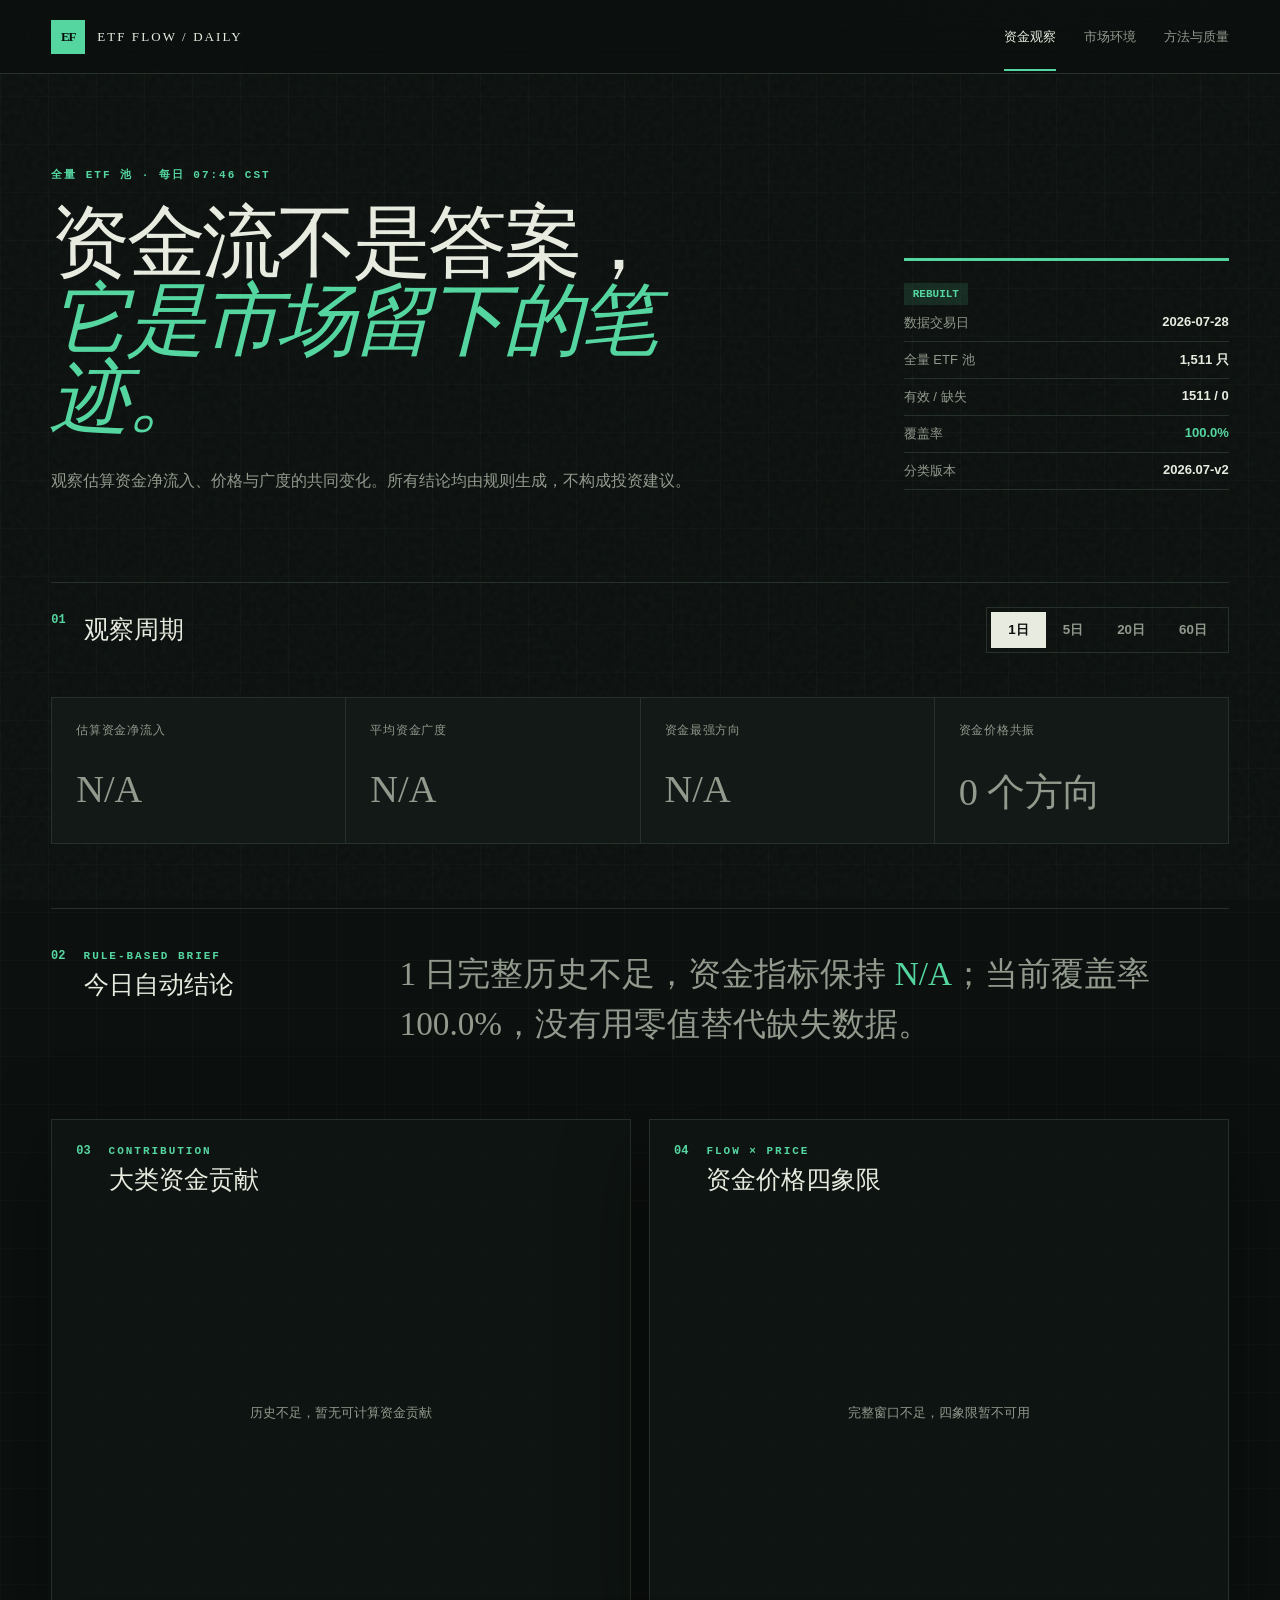
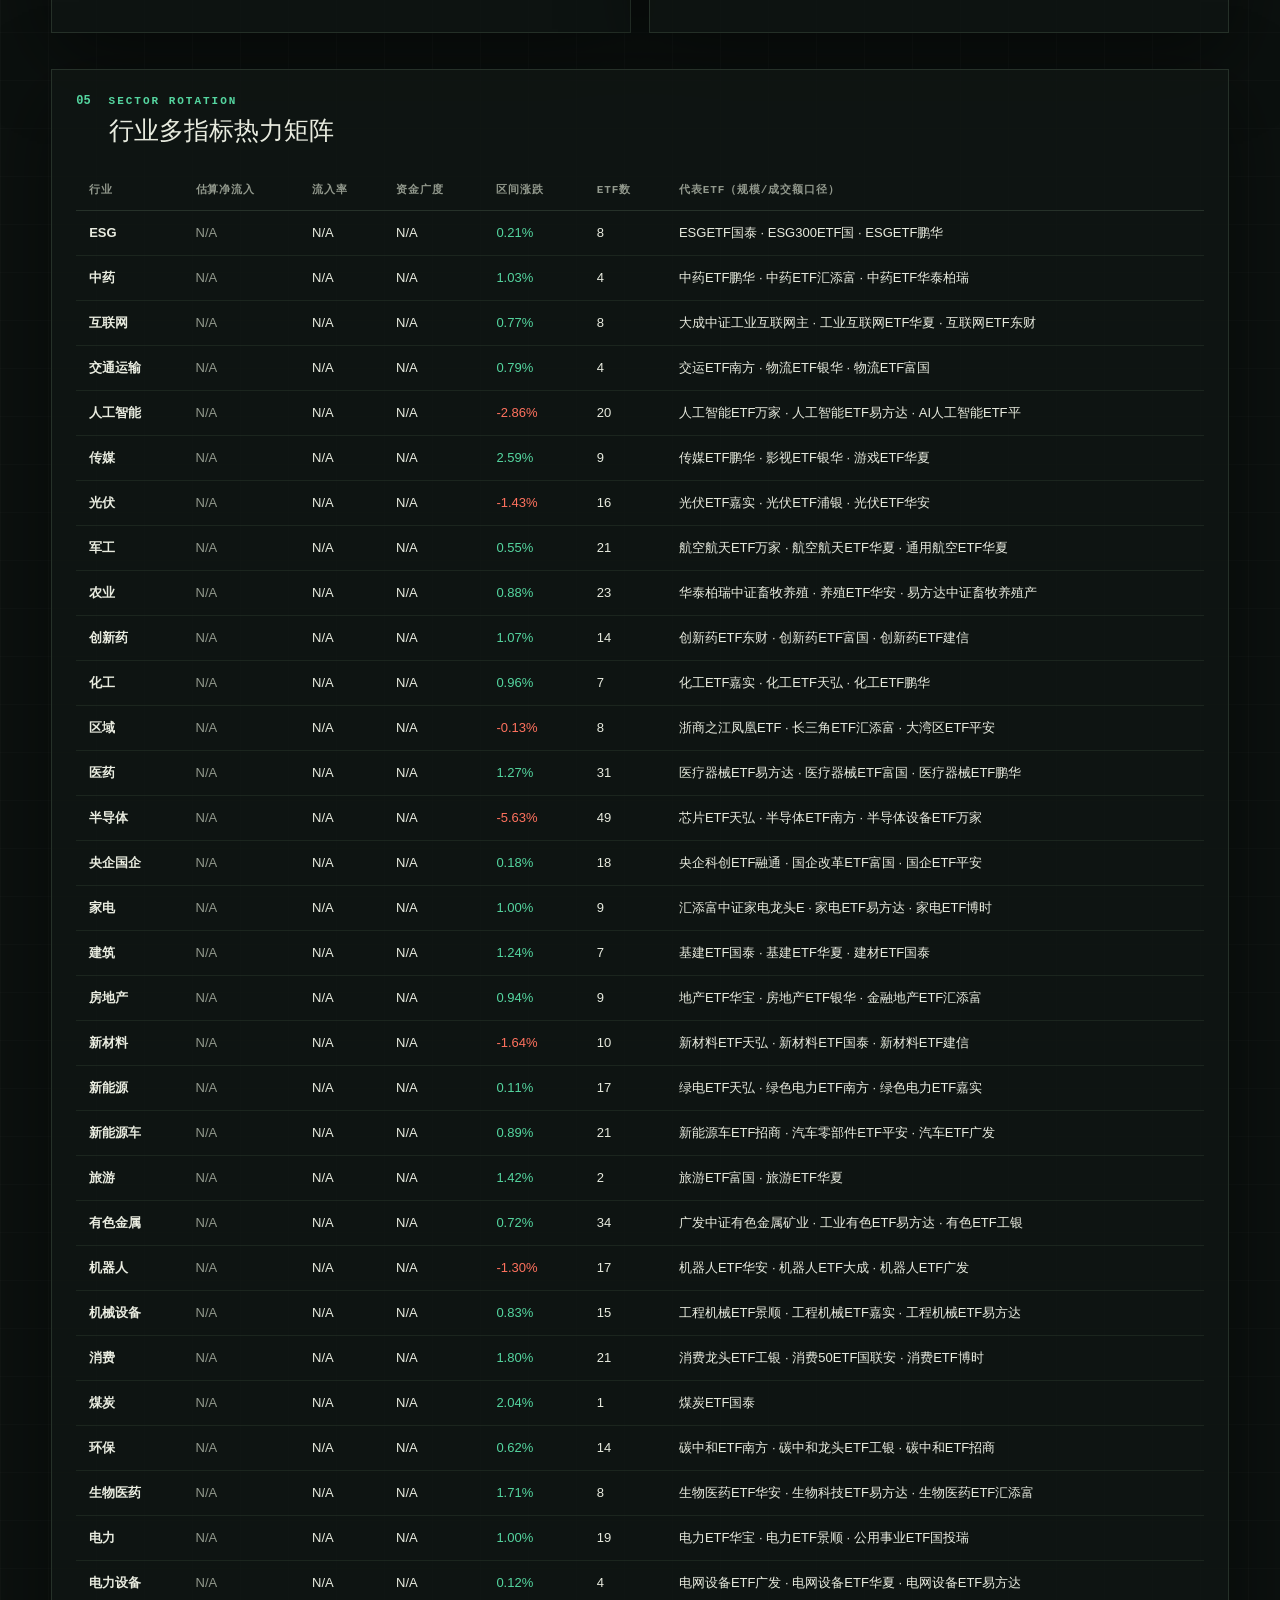
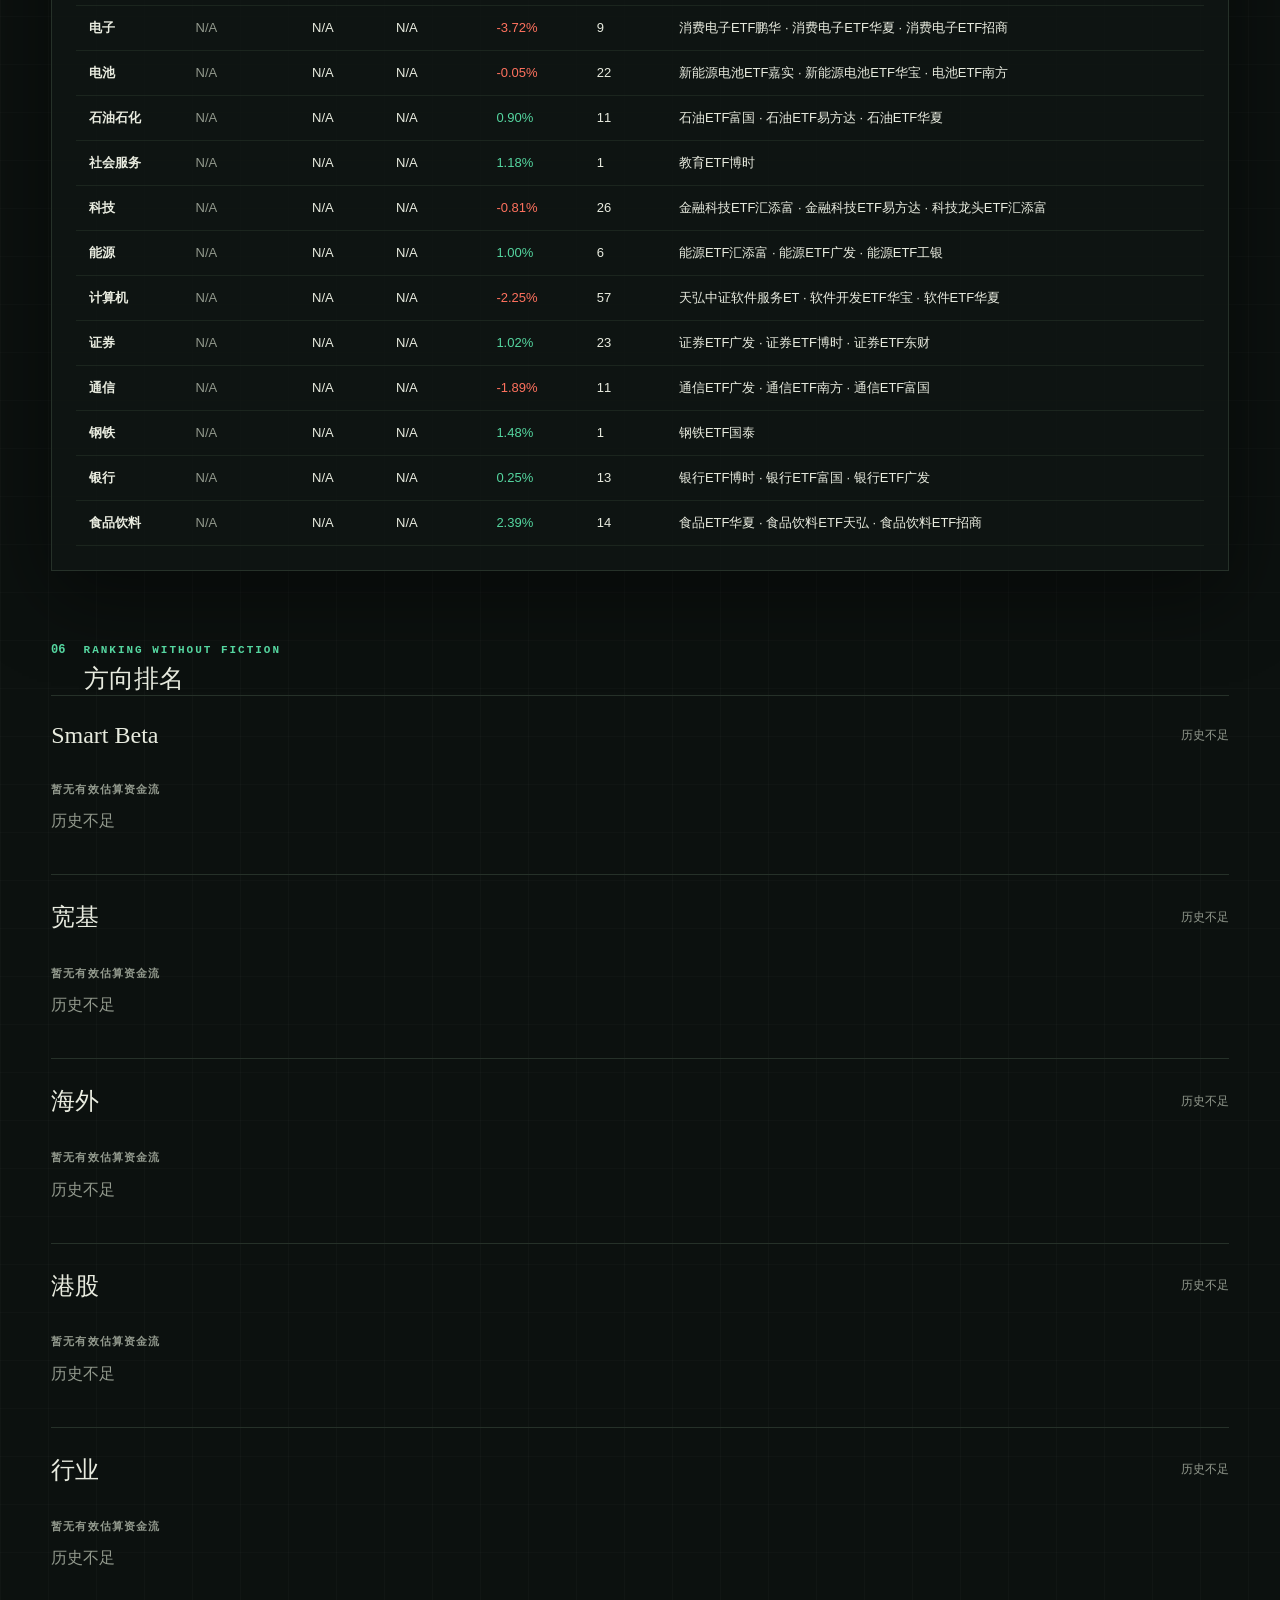
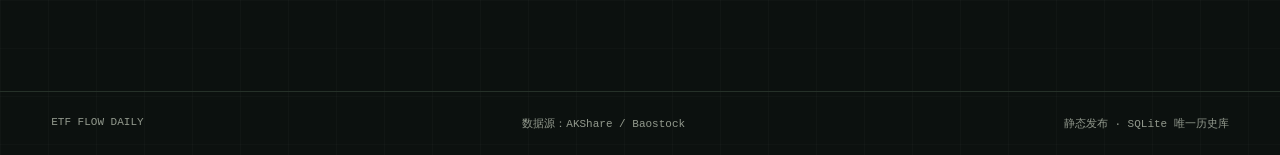
==== output/index.html @ b39964e0 "feat: build resilient ETF flow daily report" ====
<!doctype html>
<html lang="zh-CN">
<head>
  <meta charset="utf-8">
  <meta name="viewport" content="width=device-width,initial-scale=1">
  <meta name="description" content="全量ETF池资金流向与行业轮动日报">
  <title>大类 ETF 资金流向日报</title>
  <link rel="icon" href="favicon.svg" type="image/svg+xml">
  <link rel="stylesheet" href="assets/style.css">
  <script defer src="https://cdn.plot.ly/plotly-3.0.1.min.js"></script>
  <script defer src="assets/charts.js"></script>
  <script defer src="assets/app.js"></script>
</head>
<body data-page="dashboard">
  <header class="masthead">
    <a class="brand" href="index.html"><span class="brand-mark">EF</span><span>ETF FLOW / DAILY</span></a>
    <nav><a class="active" href="index.html">资金观察</a><a href="market.html">市场环境</a><a href="methodology.html">方法与质量</a></nav>
  </header>
  <main>
    <section class="hero reveal">
      <div>
        <p class="eyebrow">全量 ETF 池 · 每日 07:46 CST</p>
        <h1>资金流不是答案，<br><em>它是市场留下的笔迹。</em></h1>
        <p class="lede">观察估算资金净流入、价格与广度的共同变化。所有结论均由规则生成，不构成投资建议。</p>
      </div>
      <aside class="status-panel" id="status-panel"><span class="skeleton">正在读取数据状态…</span></aside>
    </section>

    <section class="period-bar reveal">
      <div><span class="section-index">01</span><h2>观察周期</h2></div>
      <div class="period-switch" id="period-switch" aria-label="周期选择"></div>
    </section>

    <section class="kpi-grid reveal" id="kpi-grid"></section>
    <section class="briefing reveal">
      <div class="section-head"><span class="section-index">02</span><div><p>RULE-BASED BRIEF</p><h2>今日自动结论</h2></div></div>
      <div id="auto-brief" class="brief-copy skeleton">正在生成可追溯摘要…</div>
    </section>

    <section class="split-grid reveal">
      <article class="panel">
        <div class="section-head compact"><span class="section-index">03</span><div><p>CONTRIBUTION</p><h2>大类资金贡献</h2></div></div>
        <div id="category-chart" class="chart"></div>
      </article>
      <article class="panel">
        <div class="section-head compact"><span class="section-index">04</span><div><p>FLOW × PRICE</p><h2>资金价格四象限</h2></div></div>
        <div id="quadrant-chart" class="chart"></div>
      </article>
    </section>

    <section class="panel reveal">
      <div class="section-head compact"><span class="section-index">05</span><div><p>SECTOR ROTATION</p><h2>行业多指标热力矩阵</h2></div></div>
      <div class="table-scroll"><table id="industry-table"><thead><tr><th>行业</th><th>估算净流入</th><th>流入率</th><th>资金广度</th><th>区间涨跌</th><th>ETF数</th><th>代表ETF（规模/成交额口径）</th></tr></thead><tbody></tbody></table></div>
    </section>

    <section class="rankings reveal">
      <div class="section-head"><span class="section-index">06</span><div><p>RANKING WITHOUT FICTION</p><h2>方向排名</h2></div></div>
      <div id="ranking-grid"></div>
    </section>
  </main>
  <footer><span>ETF FLOW DAILY</span><span>数据源：AKShare / Baostock</span><span>静态发布 · SQLite 唯一历史库</span></footer>
</body>
</html>
---- output/assets/style.css ----
:root{
  --ink:#e8ebdf;--muted:#92998d;--paper:#0c110f;--panel:#121916;--line:#263129;
  --in:#55d6a0;--out:#ff725f;--amber:#eab464;--blue:#70a8ff;--shadow:0 24px 80px #0007;
}
*{box-sizing:border-box}html{background:var(--paper);scroll-behavior:smooth}
body{margin:0;color:var(--ink);font-family:"IBM Plex Sans","Noto Sans SC","Microsoft YaHei",sans-serif;background:
  radial-gradient(circle at 80% -10%,#21413288 0,transparent 34rem),
  linear-gradient(90deg,#ffffff05 1px,transparent 1px),linear-gradient(#ffffff04 1px,transparent 1px);
  background-size:auto,48px 48px,48px 48px}
body:before{content:"";position:fixed;inset:0;pointer-events:none;opacity:.12;background-image:url("data:image/svg+xml,%3Csvg viewBox='0 0 180 180' xmlns='http://www.w3.org/2000/svg'%3E%3Cfilter id='n'%3E%3CfeTurbulence type='fractalNoise' baseFrequency='.85' numOctaves='2' stitchTiles='stitch'/%3E%3C/filter%3E%3Crect width='100%25' height='100%25' filter='url(%23n)' opacity='.3'/%3E%3C/svg%3E")}
a{color:inherit;text-decoration:none}.masthead{height:74px;padding:0 max(24px,4vw);display:flex;align-items:center;justify-content:space-between;border-bottom:1px solid var(--line);backdrop-filter:blur(18px);position:sticky;top:0;z-index:20;background:#0c110fdd}
.brand{display:flex;gap:12px;align-items:center;font-family:Georgia,"Noto Serif SC",serif;font-size:13px;letter-spacing:.16em}.brand-mark{display:grid;place-items:center;width:34px;height:34px;background:var(--in);color:#08100c;font-weight:900;letter-spacing:-.08em}
nav{display:flex;gap:28px;font-size:13px;color:var(--muted)}nav a{padding:26px 0 23px;border-bottom:2px solid transparent}nav a:hover,nav a.active{color:var(--ink);border-color:var(--in)}
main{width:min(1380px,92vw);margin:auto;padding:56px 0 80px}.hero{display:grid;grid-template-columns:1.5fr .65fr;gap:8vw;align-items:end;min-height:430px;padding:3vw 0 70px}
.eyebrow,.section-head p{color:var(--in);font:700 11px/1.4 "IBM Plex Mono",Consolas,monospace;letter-spacing:.18em;text-transform:uppercase}
h1,h2,p{margin-top:0}.hero h1,.page-title h1{font:400 clamp(42px,6.2vw,92px)/.98 Georgia,"Noto Serif SC",serif;letter-spacing:-.045em;margin:20px 0 30px}.hero h1 em{color:var(--in);font-weight:400}.lede{max-width:680px;color:var(--muted);font-size:16px;line-height:1.8}
.status-panel{border-top:3px solid var(--in);padding:22px 0;min-height:180px}.status-row{display:flex;justify-content:space-between;padding:9px 0;border-bottom:1px solid var(--line);font-size:13px}.status-row span:first-child{color:var(--muted)}.status-pill{display:inline-flex;padding:5px 9px;background:#55d6a022;color:var(--in);font:700 11px monospace}
.period-bar{display:flex;justify-content:space-between;align-items:center;border-top:1px solid var(--line);padding:24px 0}.period-bar>div:first-child,.section-head{display:flex;align-items:flex-start;gap:18px}.section-index{color:var(--in);font:700 12px monospace}.period-bar h2,.section-head h2{font:400 25px Georgia,"Noto Serif SC",serif;margin:0}.period-switch{display:flex;border:1px solid var(--line);padding:4px}.period-switch button{border:0;background:transparent;color:var(--muted);padding:9px 17px;cursor:pointer;font-weight:700}.period-switch button.active{background:var(--ink);color:var(--paper)}
.kpi-grid{display:grid;grid-template-columns:repeat(4,1fr);gap:1px;background:var(--line);border:1px solid var(--line);margin:20px 0 64px}.kpi{background:var(--panel);padding:24px;min-height:145px}.kpi .label{font-size:12px;color:var(--muted);letter-spacing:.06em}.kpi .value{font:400 clamp(25px,3vw,42px) Georgia,serif;margin-top:28px}.positive{color:var(--in)!important}.negative{color:var(--out)!important}.na{color:var(--muted)!important}
.briefing{display:grid;grid-template-columns:.42fr 1fr;border-top:1px solid var(--line);padding:40px 0 70px}.brief-copy{font:400 clamp(20px,2.6vw,34px)/1.5 Georgia,"Noto Serif SC",serif}.brief-copy strong{color:var(--in);font-weight:400}
.split-grid{display:grid;grid-template-columns:1fr 1fr;gap:18px;margin-bottom:18px}.panel{background:#101613d9;border:1px solid var(--line);padding:24px;box-shadow:var(--shadow);margin-bottom:18px}.section-head.compact{margin-bottom:22px}.section-head p{margin:0 0 4px}.chart{height:390px}.table-scroll{overflow:auto}
table{width:100%;border-collapse:collapse;font-size:13px}th{text-align:left;color:var(--muted);font:600 11px monospace;letter-spacing:.08em;padding:13px;border-bottom:1px solid var(--line)}td{padding:13px;border-bottom:1px solid #26312999;font-variant-numeric:tabular-nums}
.heat{display:inline-block;min-width:84px;padding:5px 8px;background:color-mix(in srgb,var(--tone) var(--strength),transparent);color:var(--tone)}
.rankings{padding-top:54px}.rank-category{border-top:1px solid var(--line);padding:26px 0}.rank-title{display:flex;justify-content:space-between;align-items:center}.rank-title h3{font:400 24px Georgia,serif;margin:0}.rank-status{color:var(--muted);font-size:12px}.rank-lists{display:grid;grid-template-columns:repeat(2,1fr);gap:24px;margin-top:18px}.rank-lists.single{grid-template-columns:1fr}.rank-list h4{font:700 11px monospace;color:var(--muted);letter-spacing:.1em}.rank-item{display:grid;grid-template-columns:34px 1fr repeat(3,minmax(90px,auto));gap:12px;padding:10px 0;border-bottom:1px dashed var(--line);font-size:13px}.rank-no{color:var(--muted)}
.page-title{max-width:970px;padding:60px 0}.market-grid{display:grid;grid-template-columns:repeat(2,1fr);gap:18px}.market-card{min-height:390px;background:var(--panel);border:1px solid var(--line);padding:20px}.method-grid{display:grid;grid-template-columns:repeat(2,1fr);gap:1px;background:var(--line);border:1px solid var(--line);margin-bottom:24px}.method-card{background:var(--panel);padding:34px;min-height:280px}.method-card>span{color:var(--in);font:700 12px monospace}.method-card h2{font:400 28px Georgia,serif;margin:28px 0 20px}.method-card p{color:var(--muted);line-height:1.8}.method-card code{display:block;color:var(--amber);white-space:normal;line-height:1.7}
.skeleton{color:var(--muted);animation:pulse 1.5s infinite}.warning-list{color:var(--amber);line-height:1.8}footer{display:flex;justify-content:space-between;padding:24px 4vw;border-top:1px solid var(--line);font:11px monospace;color:var(--muted)}
.reveal{animation:rise .7s ease both}.reveal:nth-child(2){animation-delay:.08s}.reveal:nth-child(3){animation-delay:.14s}@keyframes rise{from{opacity:0;transform:translateY(18px)}to{opacity:1;transform:none}}@keyframes pulse{50%{opacity:.45}}
@media(max-width:900px){.hero{grid-template-columns:1fr;gap:30px}.kpi-grid{grid-template-columns:repeat(2,1fr)}.briefing,.split-grid,.market-grid{grid-template-columns:1fr}.rank-lists{grid-template-columns:1fr}.rank-item{min-width:720px}.method-grid{grid-template-columns:1fr}.masthead{height:auto;align-items:flex-start;padding-top:16px;flex-direction:column}.masthead nav{width:100%;overflow:auto}.masthead nav a{white-space:nowrap}.chart{height:340px}}
@media(max-width:560px){main{width:90vw;padding-top:24px}.hero{min-height:auto}.kpi-grid{grid-template-columns:1fr}.period-bar{align-items:flex-start;gap:18px;flex-direction:column}.period-switch{width:100%}.period-switch button{flex:1;padding:9px}.panel{padding:16px}.hero h1,.page-title h1{font-size:43px}footer{gap:14px;flex-direction:column}}
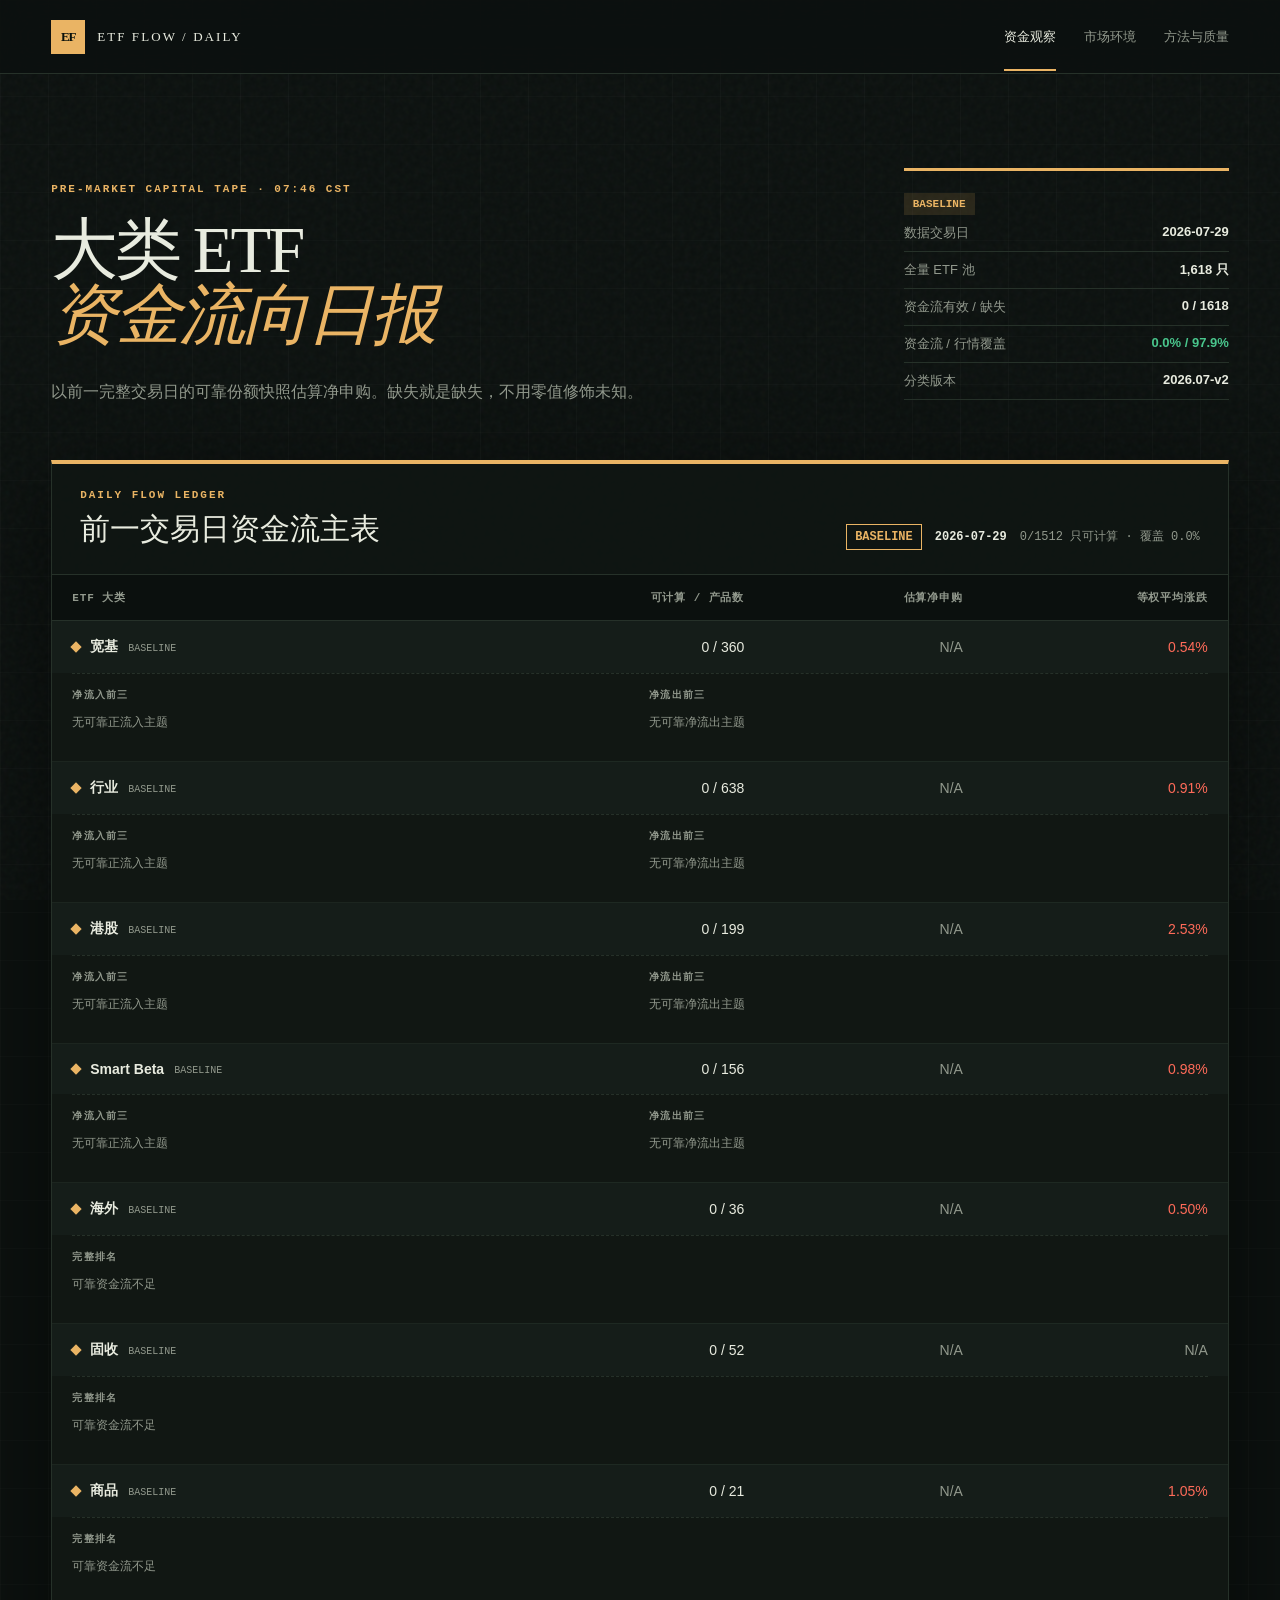
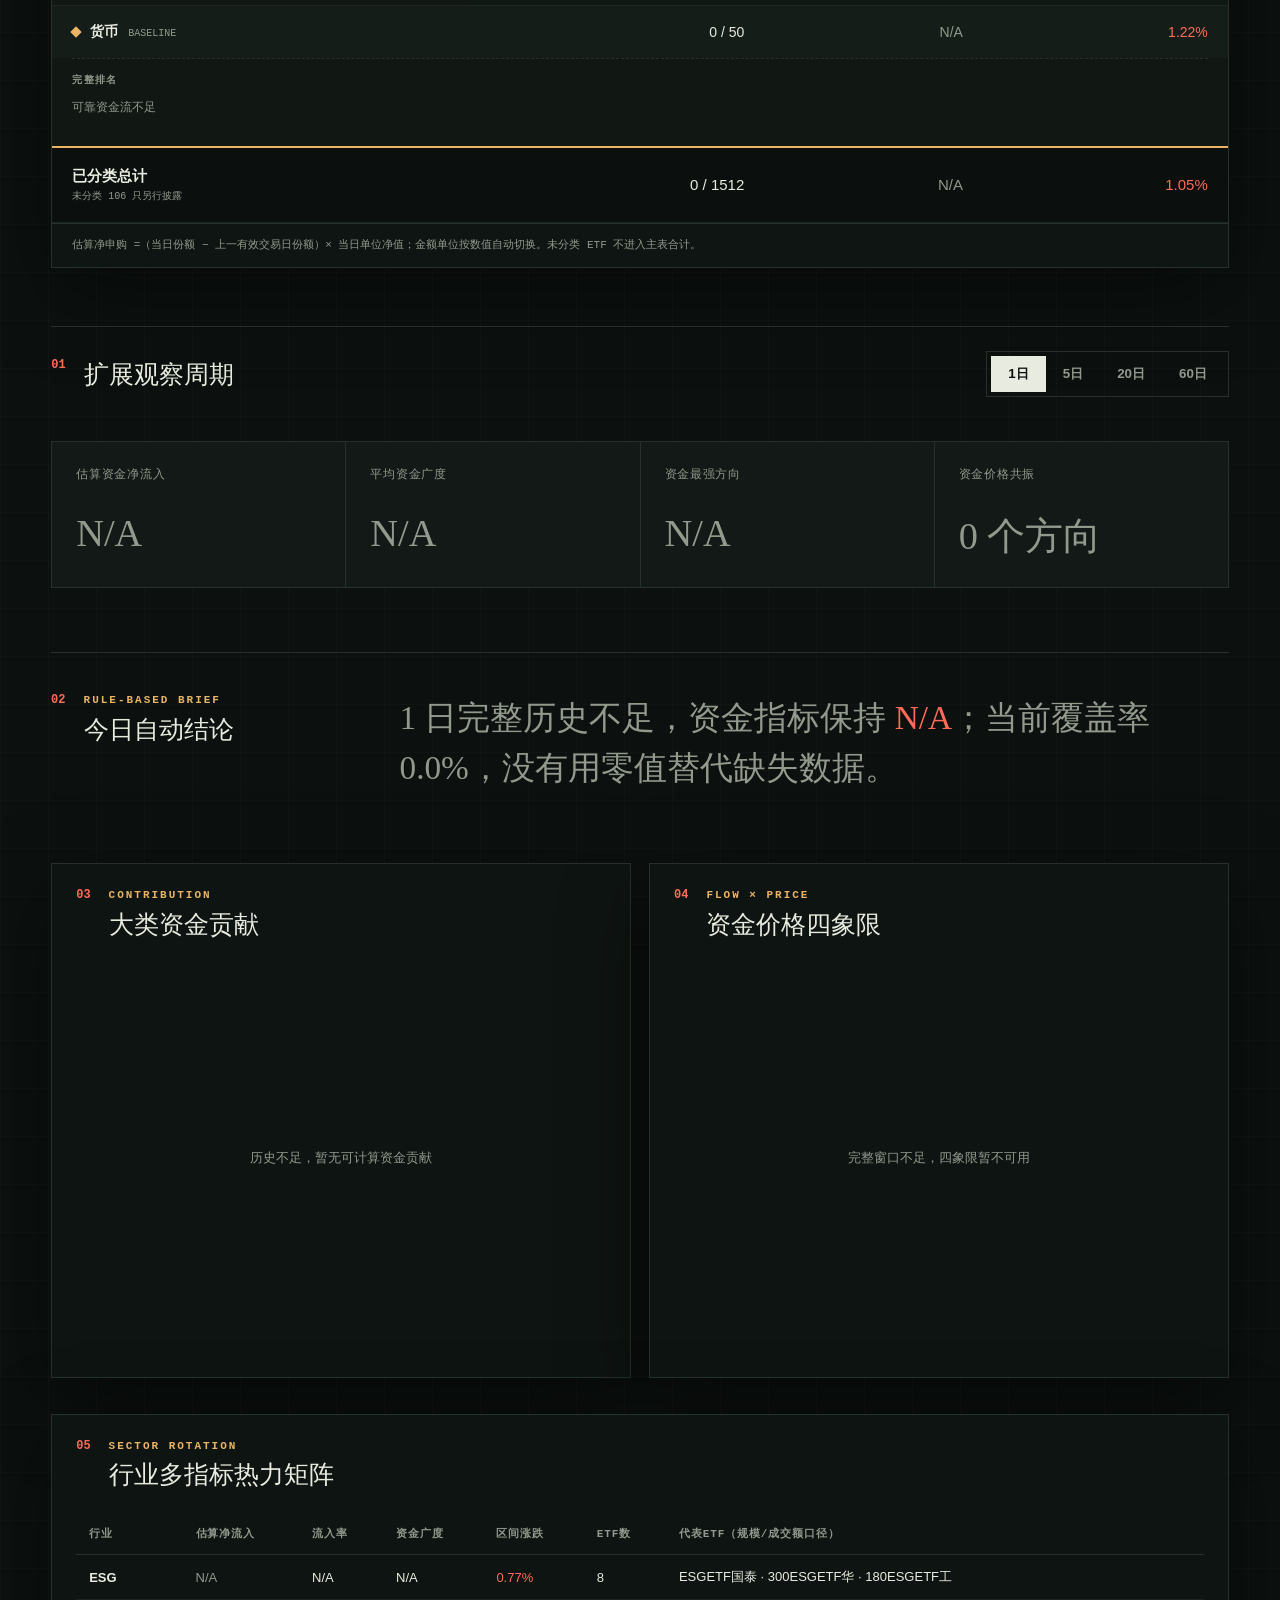
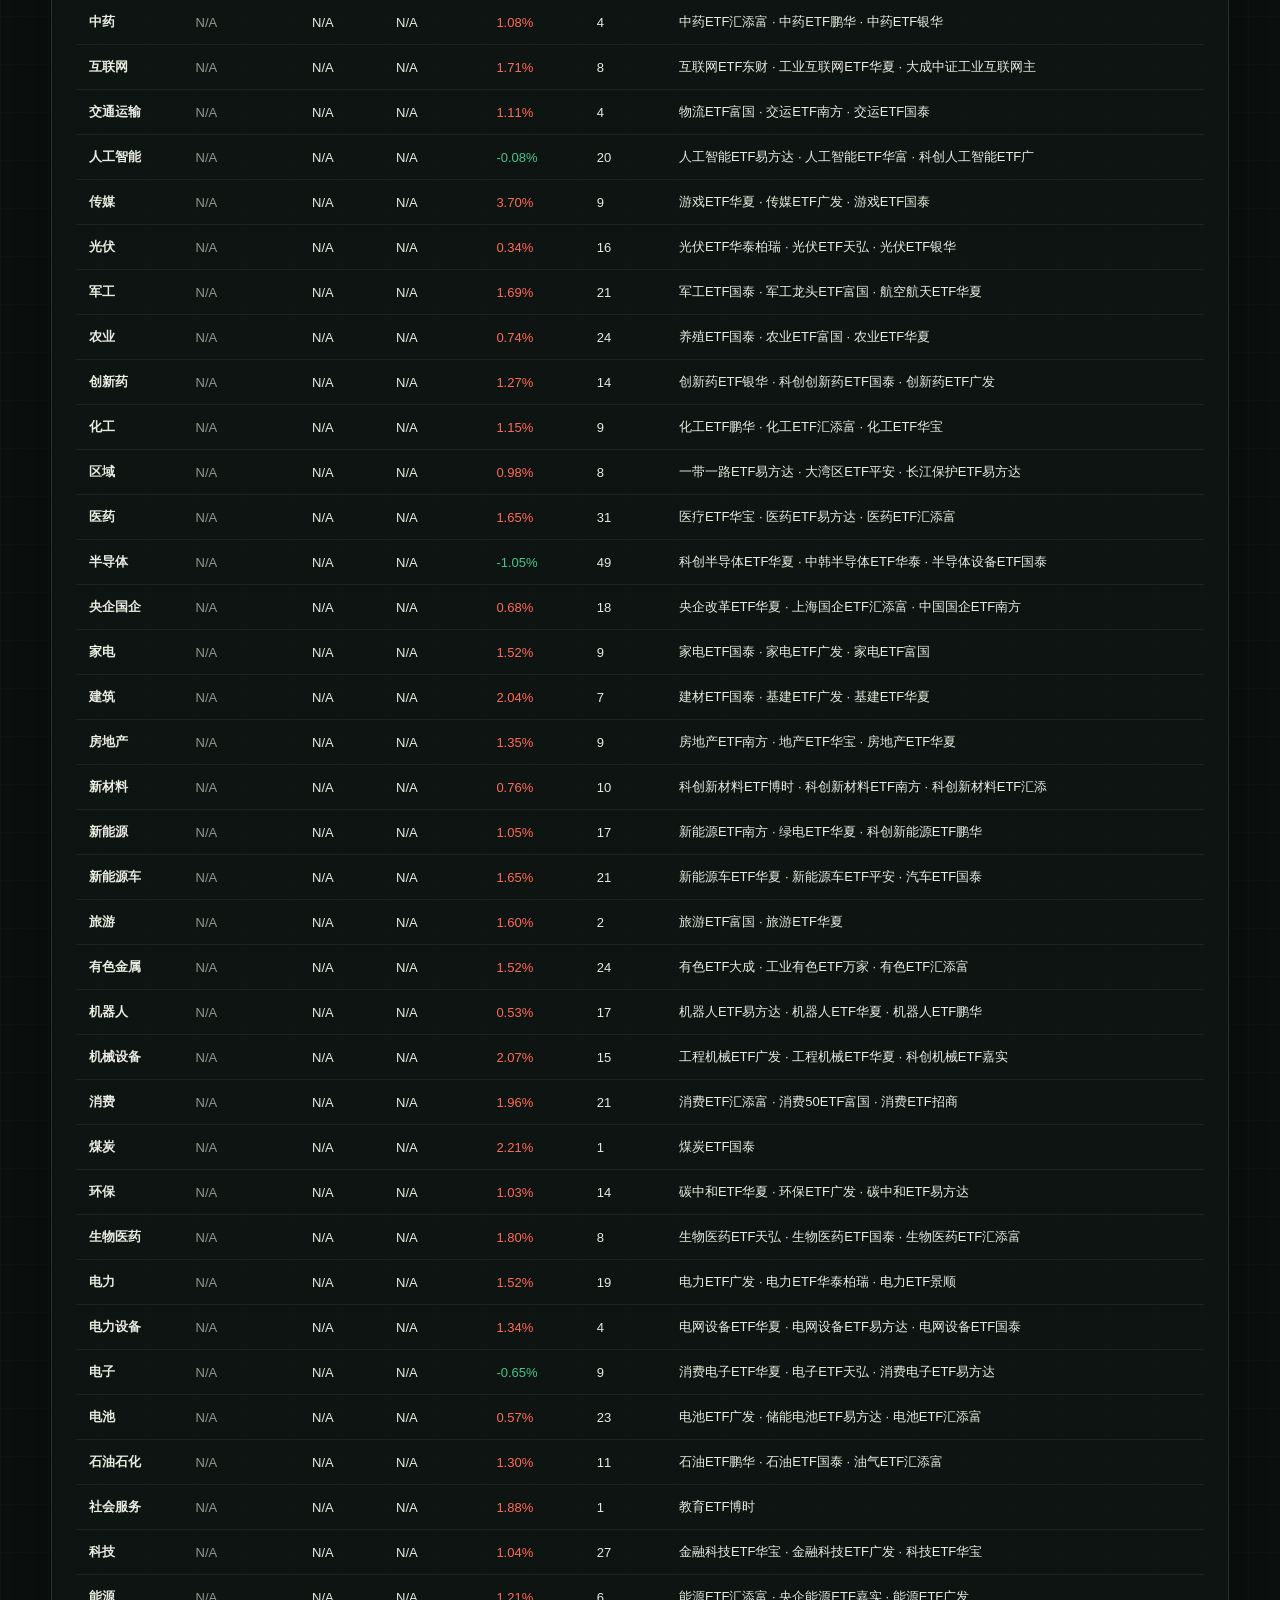
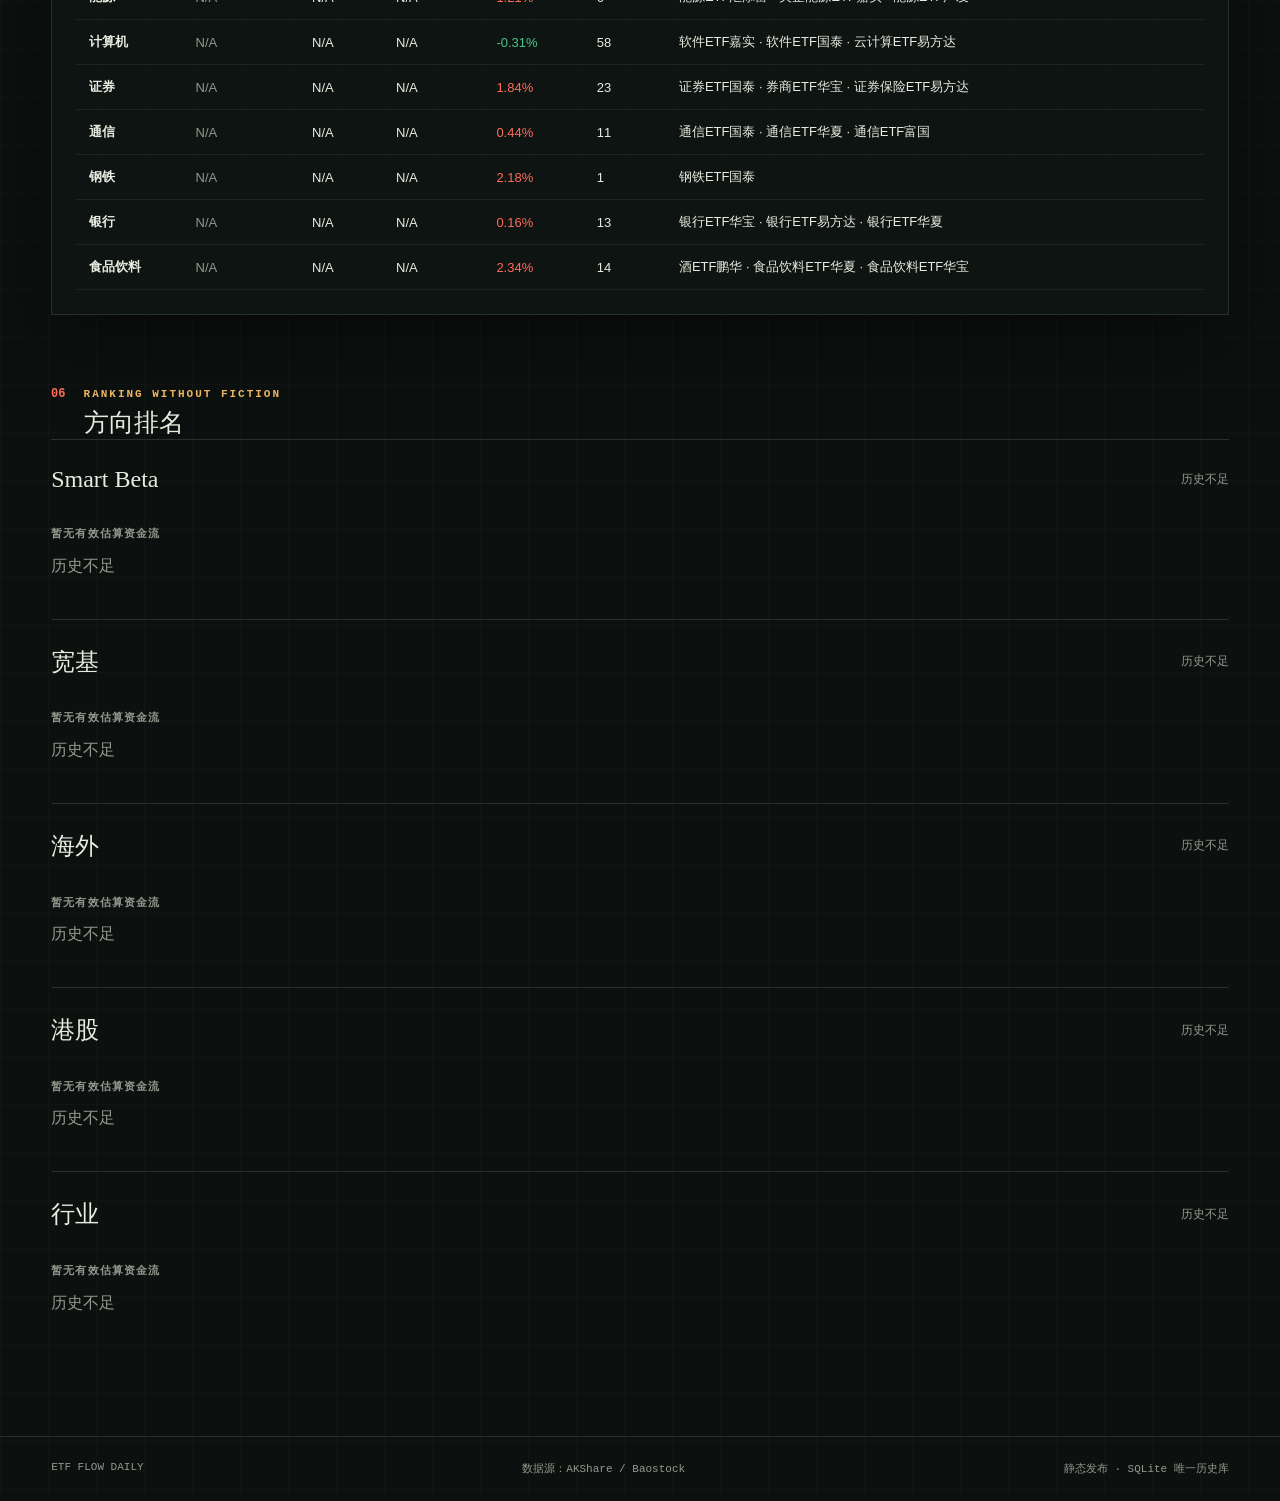
==== commit f71e4674: "feat: harden ETF flow baseline and daily ledger" ====
--- a/output/index.html
+++ b/output/index.html
@@ -17,17 +17,28 @@
     <nav><a class="active" href="index.html">资金观察</a><a href="market.html">市场环境</a><a href="methodology.html">方法与质量</a></nav>
   </header>
   <main>
-    <section class="hero reveal">
+    <section class="hero daily-hero reveal">
       <div>
-        <p class="eyebrow">全量 ETF 池 · 每日 07:46 CST</p>
-        <h1>资金流不是答案，<br><em>它是市场留下的笔迹。</em></h1>
-        <p class="lede">观察估算资金净流入、价格与广度的共同变化。所有结论均由规则生成，不构成投资建议。</p>
+        <p class="eyebrow">PRE-MARKET CAPITAL TAPE · 07:46 CST</p>
+        <h1>大类 ETF<br><em>资金流向日报</em></h1>
+        <p class="lede">以前一完整交易日的可靠份额快照估算净申购。缺失就是缺失，不用零值修饰未知。</p>
       </div>
       <aside class="status-panel" id="status-panel"><span class="skeleton">正在读取数据状态…</span></aside>
     </section>
 
+    <section class="daily-ledger reveal">
+      <div class="ledger-head">
+        <div><p class="eyebrow">DAILY FLOW LEDGER</p><h2>前一交易日资金流主表</h2></div>
+        <div id="daily-ledger-meta" class="ledger-meta skeleton">正在核对份额基线…</div>
+      </div>
+      <div id="daily-table-root" class="table-scroll">
+        <div class="ledger-loading skeleton">正在生成大类与细分主题排名…</div>
+      </div>
+      <p class="ledger-note">估算净申购 =（当日份额 − 上一有效交易日份额）× 当日单位净值；金额单位按数值自动切换。未分类 ETF 不进入主表合计。</p>
+    </section>
+
     <section class="period-bar reveal">
-      <div><span class="section-index">01</span><h2>观察周期</h2></div>
+      <div><span class="section-index">01</span><h2>扩展观察周期</h2></div>
       <div class="period-switch" id="period-switch" aria-label="周期选择"></div>
     </section>
 
--- a/output/assets/style.css
+++ b/output/assets/style.css
@@ -1,6 +1,6 @@
 :root{
   --ink:#e8ebdf;--muted:#92998d;--paper:#0c110f;--panel:#121916;--line:#263129;
-  --in:#55d6a0;--out:#ff725f;--amber:#eab464;--blue:#70a8ff;--shadow:0 24px 80px #0007;
+  --in:#ff6b59;--out:#49c58c;--accent:#eab464;--amber:#eab464;--blue:#70a8ff;--shadow:0 24px 80px #0007;
 }
 *{box-sizing:border-box}html{background:var(--paper);scroll-behavior:smooth}
 body{margin:0;color:var(--ink);font-family:"IBM Plex Sans","Noto Sans SC","Microsoft YaHei",sans-serif;background:
@@ -9,12 +9,12 @@
   background-size:auto,48px 48px,48px 48px}
 body:before{content:"";position:fixed;inset:0;pointer-events:none;opacity:.12;background-image:url("data:image/svg+xml,%3Csvg viewBox='0 0 180 180' xmlns='http://www.w3.org/2000/svg'%3E%3Cfilter id='n'%3E%3CfeTurbulence type='fractalNoise' baseFrequency='.85' numOctaves='2' stitchTiles='stitch'/%3E%3C/filter%3E%3Crect width='100%25' height='100%25' filter='url(%23n)' opacity='.3'/%3E%3C/svg%3E")}
 a{color:inherit;text-decoration:none}.masthead{height:74px;padding:0 max(24px,4vw);display:flex;align-items:center;justify-content:space-between;border-bottom:1px solid var(--line);backdrop-filter:blur(18px);position:sticky;top:0;z-index:20;background:#0c110fdd}
-.brand{display:flex;gap:12px;align-items:center;font-family:Georgia,"Noto Serif SC",serif;font-size:13px;letter-spacing:.16em}.brand-mark{display:grid;place-items:center;width:34px;height:34px;background:var(--in);color:#08100c;font-weight:900;letter-spacing:-.08em}
-nav{display:flex;gap:28px;font-size:13px;color:var(--muted)}nav a{padding:26px 0 23px;border-bottom:2px solid transparent}nav a:hover,nav a.active{color:var(--ink);border-color:var(--in)}
+.brand{display:flex;gap:12px;align-items:center;font-family:Georgia,"Noto Serif SC",serif;font-size:13px;letter-spacing:.16em}.brand-mark{display:grid;place-items:center;width:34px;height:34px;background:var(--accent);color:#08100c;font-weight:900;letter-spacing:-.08em}
+nav{display:flex;gap:28px;font-size:13px;color:var(--muted)}nav a{padding:26px 0 23px;border-bottom:2px solid transparent}nav a:hover,nav a.active{color:var(--ink);border-color:var(--accent)}
 main{width:min(1380px,92vw);margin:auto;padding:56px 0 80px}.hero{display:grid;grid-template-columns:1.5fr .65fr;gap:8vw;align-items:end;min-height:430px;padding:3vw 0 70px}
-.eyebrow,.section-head p{color:var(--in);font:700 11px/1.4 "IBM Plex Mono",Consolas,monospace;letter-spacing:.18em;text-transform:uppercase}
-h1,h2,p{margin-top:0}.hero h1,.page-title h1{font:400 clamp(42px,6.2vw,92px)/.98 Georgia,"Noto Serif SC",serif;letter-spacing:-.045em;margin:20px 0 30px}.hero h1 em{color:var(--in);font-weight:400}.lede{max-width:680px;color:var(--muted);font-size:16px;line-height:1.8}
-.status-panel{border-top:3px solid var(--in);padding:22px 0;min-height:180px}.status-row{display:flex;justify-content:space-between;padding:9px 0;border-bottom:1px solid var(--line);font-size:13px}.status-row span:first-child{color:var(--muted)}.status-pill{display:inline-flex;padding:5px 9px;background:#55d6a022;color:var(--in);font:700 11px monospace}
+.eyebrow,.section-head p{color:var(--accent);font:700 11px/1.4 "IBM Plex Mono",Consolas,monospace;letter-spacing:.18em;text-transform:uppercase}
+h1,h2,p{margin-top:0}.hero h1,.page-title h1{font:400 clamp(42px,6.2vw,92px)/.98 Georgia,"Noto Serif SC",serif;letter-spacing:-.045em;margin:20px 0 30px}.hero h1 em{color:var(--accent);font-weight:400}.lede{max-width:680px;color:var(--muted);font-size:16px;line-height:1.8}
+.status-panel{border-top:3px solid var(--accent);padding:22px 0;min-height:180px}.status-row{display:flex;justify-content:space-between;padding:9px 0;border-bottom:1px solid var(--line);font-size:13px}.status-row span:first-child{color:var(--muted)}.status-pill{display:inline-flex;padding:5px 9px;background:#eab46422;color:var(--accent);font:700 11px monospace}
 .period-bar{display:flex;justify-content:space-between;align-items:center;border-top:1px solid var(--line);padding:24px 0}.period-bar>div:first-child,.section-head{display:flex;align-items:flex-start;gap:18px}.section-index{color:var(--in);font:700 12px monospace}.period-bar h2,.section-head h2{font:400 25px Georgia,"Noto Serif SC",serif;margin:0}.period-switch{display:flex;border:1px solid var(--line);padding:4px}.period-switch button{border:0;background:transparent;color:var(--muted);padding:9px 17px;cursor:pointer;font-weight:700}.period-switch button.active{background:var(--ink);color:var(--paper)}
 .kpi-grid{display:grid;grid-template-columns:repeat(4,1fr);gap:1px;background:var(--line);border:1px solid var(--line);margin:20px 0 64px}.kpi{background:var(--panel);padding:24px;min-height:145px}.kpi .label{font-size:12px;color:var(--muted);letter-spacing:.06em}.kpi .value{font:400 clamp(25px,3vw,42px) Georgia,serif;margin-top:28px}.positive{color:var(--in)!important}.negative{color:var(--out)!important}.na{color:var(--muted)!important}
 .briefing{display:grid;grid-template-columns:.42fr 1fr;border-top:1px solid var(--line);padding:40px 0 70px}.brief-copy{font:400 clamp(20px,2.6vw,34px)/1.5 Georgia,"Noto Serif SC",serif}.brief-copy strong{color:var(--in);font-weight:400}
@@ -22,8 +22,23 @@
 table{width:100%;border-collapse:collapse;font-size:13px}th{text-align:left;color:var(--muted);font:600 11px monospace;letter-spacing:.08em;padding:13px;border-bottom:1px solid var(--line)}td{padding:13px;border-bottom:1px solid #26312999;font-variant-numeric:tabular-nums}
 .heat{display:inline-block;min-width:84px;padding:5px 8px;background:color-mix(in srgb,var(--tone) var(--strength),transparent);color:var(--tone)}
 .rankings{padding-top:54px}.rank-category{border-top:1px solid var(--line);padding:26px 0}.rank-title{display:flex;justify-content:space-between;align-items:center}.rank-title h3{font:400 24px Georgia,serif;margin:0}.rank-status{color:var(--muted);font-size:12px}.rank-lists{display:grid;grid-template-columns:repeat(2,1fr);gap:24px;margin-top:18px}.rank-lists.single{grid-template-columns:1fr}.rank-list h4{font:700 11px monospace;color:var(--muted);letter-spacing:.1em}.rank-item{display:grid;grid-template-columns:34px 1fr repeat(3,minmax(90px,auto));gap:12px;padding:10px 0;border-bottom:1px dashed var(--line);font-size:13px}.rank-no{color:var(--muted)}
-.page-title{max-width:970px;padding:60px 0}.market-grid{display:grid;grid-template-columns:repeat(2,1fr);gap:18px}.market-card{min-height:390px;background:var(--panel);border:1px solid var(--line);padding:20px}.method-grid{display:grid;grid-template-columns:repeat(2,1fr);gap:1px;background:var(--line);border:1px solid var(--line);margin-bottom:24px}.method-card{background:var(--panel);padding:34px;min-height:280px}.method-card>span{color:var(--in);font:700 12px monospace}.method-card h2{font:400 28px Georgia,serif;margin:28px 0 20px}.method-card p{color:var(--muted);line-height:1.8}.method-card code{display:block;color:var(--amber);white-space:normal;line-height:1.7}
+.daily-hero{min-height:300px;padding-bottom:38px}.daily-hero h1{font-size:clamp(42px,5.2vw,74px)}
+.daily-ledger{background:#101613ed;border:1px solid var(--line);border-top:4px solid var(--accent);box-shadow:var(--shadow);margin:0 0 58px}
+.ledger-head{display:flex;justify-content:space-between;gap:28px;align-items:flex-end;padding:24px 28px;border-bottom:1px solid var(--line)}
+.ledger-head h2{font:400 30px Georgia,"Noto Serif SC",serif;margin:5px 0 0}.ledger-head p{margin:0}
+.ledger-meta{display:flex;align-items:center;gap:13px;color:var(--muted);font:12px "IBM Plex Mono",Consolas,monospace}.ledger-meta b{color:var(--ink)}
+.flow-state{padding:5px 8px;border:1px solid var(--line);font-weight:800}.flow-state.valid{color:var(--out);border-color:var(--out)}.flow-state.baseline,.flow-state.partial{color:var(--amber);border-color:var(--amber)}
+.ledger-loading{min-height:220px;display:grid;place-items:center}.daily-table{min-width:820px}
+.daily-table th{background:#0b100e;padding:15px 20px}.daily-table th:nth-child(n+2),.daily-table td:nth-child(n+2){text-align:right}
+.ledger-category-row td{padding:17px 20px;background:#151d19;border-bottom:0;font-size:14px}.ledger-category-row td:first-child{display:flex;align-items:center;gap:10px}
+.ledger-category-row small,.ledger-total-row small{display:block;color:var(--muted);font:10px monospace;margin-top:3px}.category-signal{width:8px;height:8px;background:var(--accent);transform:rotate(45deg)}
+.ledger-detail-row td{padding:0 20px 18px;background:#111713}.ledger-rank-grid{display:grid;grid-template-columns:1fr 1fr;gap:18px;border-top:1px dashed var(--line);padding-top:14px}.ledger-rank-grid.full{grid-template-columns:1fr}
+.ledger-rank-block h4{font:700 10px "IBM Plex Mono",Consolas,monospace;color:var(--muted);letter-spacing:.13em;margin:0 0 7px;text-transform:uppercase}
+.ledger-theme-row{display:grid;grid-template-columns:26px minmax(110px,1fr) 76px 120px 82px;gap:9px;align-items:center;padding:7px 0;border-bottom:1px solid #26312977;font-size:12px;font-variant-numeric:tabular-nums}
+.ledger-theme-row span:nth-child(n+3){text-align:right}.theme-rank{color:#5e675f;font:10px monospace}.ledger-rank-block .na{font-size:12px;margin:12px 0}
+.ledger-total-row td{padding:19px 20px;border-top:2px solid var(--accent);background:#0b100e;font-size:15px}.ledger-note{margin:0;padding:13px 20px;color:var(--muted);font:11px/1.6 monospace;border-top:1px solid var(--line)}
+.page-title{max-width:970px;padding:60px 0}.market-grid{display:grid;grid-template-columns:repeat(2,1fr);gap:18px}.market-card{min-height:420px;background:var(--panel);border:1px solid var(--line);padding:20px}.market-meta{display:flex;gap:12px;align-items:center;color:var(--muted);font:10px monospace}.market-meta b{color:var(--accent);margin-left:auto}.market-chart{height:360px}.method-grid{display:grid;grid-template-columns:repeat(2,1fr);gap:1px;background:var(--line);border:1px solid var(--line);margin-bottom:24px}.method-card{background:var(--panel);padding:34px;min-height:280px}.method-card>span{color:var(--accent);font:700 12px monospace}.method-card h2{font:400 28px Georgia,serif;margin:28px 0 20px}.method-card p{color:var(--muted);line-height:1.8}.method-card code{display:block;color:var(--amber);white-space:normal;line-height:1.7}
 .skeleton{color:var(--muted);animation:pulse 1.5s infinite}.warning-list{color:var(--amber);line-height:1.8}footer{display:flex;justify-content:space-between;padding:24px 4vw;border-top:1px solid var(--line);font:11px monospace;color:var(--muted)}
 .reveal{animation:rise .7s ease both}.reveal:nth-child(2){animation-delay:.08s}.reveal:nth-child(3){animation-delay:.14s}@keyframes rise{from{opacity:0;transform:translateY(18px)}to{opacity:1;transform:none}}@keyframes pulse{50%{opacity:.45}}
-@media(max-width:900px){.hero{grid-template-columns:1fr;gap:30px}.kpi-grid{grid-template-columns:repeat(2,1fr)}.briefing,.split-grid,.market-grid{grid-template-columns:1fr}.rank-lists{grid-template-columns:1fr}.rank-item{min-width:720px}.method-grid{grid-template-columns:1fr}.masthead{height:auto;align-items:flex-start;padding-top:16px;flex-direction:column}.masthead nav{width:100%;overflow:auto}.masthead nav a{white-space:nowrap}.chart{height:340px}}
+@media(max-width:900px){.hero{grid-template-columns:1fr;gap:30px}.kpi-grid{grid-template-columns:repeat(2,1fr)}.briefing,.split-grid,.market-grid{grid-template-columns:1fr}.rank-lists{grid-template-columns:1fr}.rank-item{min-width:720px}.method-grid{grid-template-columns:1fr}.masthead{height:auto;align-items:flex-start;padding-top:16px;flex-direction:column}.masthead nav{width:100%;overflow:auto}.masthead nav a{white-space:nowrap}.chart{height:340px}.ledger-head{align-items:flex-start;flex-direction:column}.ledger-rank-grid{grid-template-columns:1fr}}
 @media(max-width:560px){main{width:90vw;padding-top:24px}.hero{min-height:auto}.kpi-grid{grid-template-columns:1fr}.period-bar{align-items:flex-start;gap:18px;flex-direction:column}.period-switch{width:100%}.period-switch button{flex:1;padding:9px}.panel{padding:16px}.hero h1,.page-title h1{font-size:43px}footer{gap:14px;flex-direction:column}}
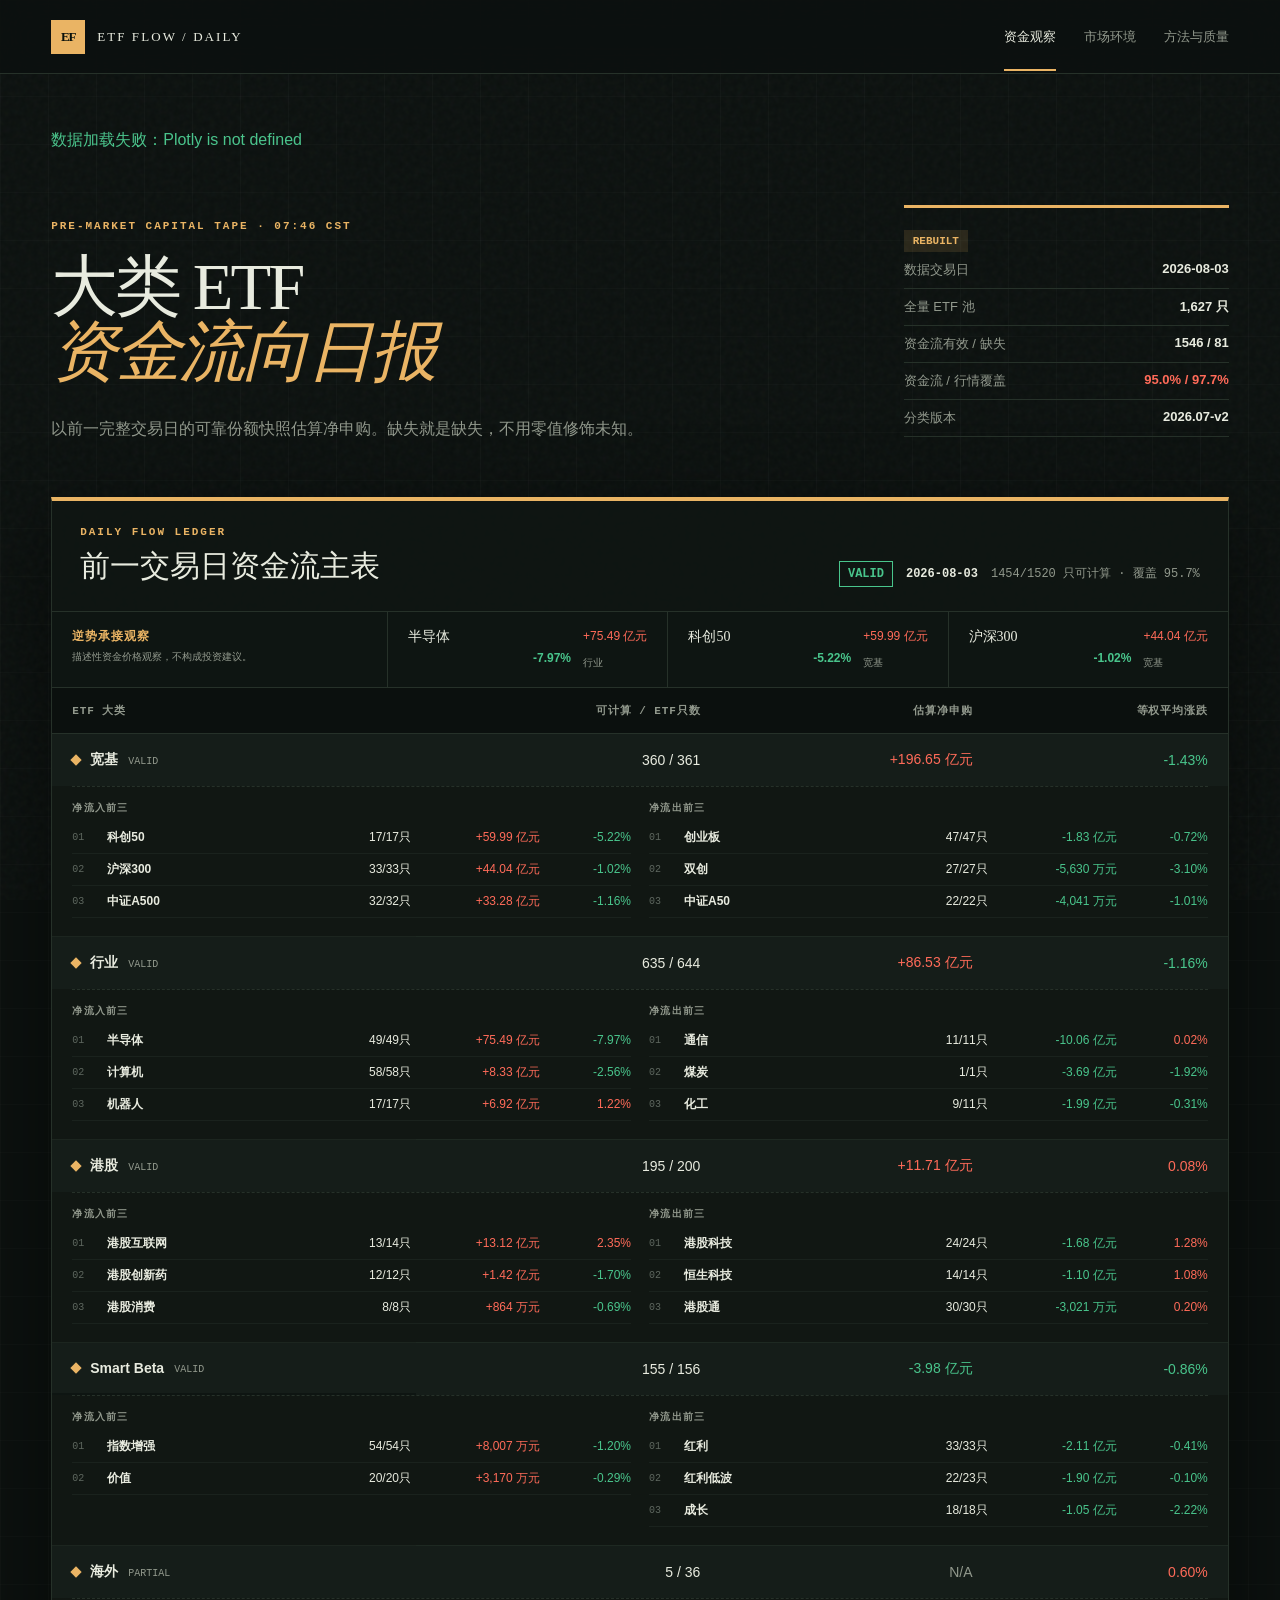
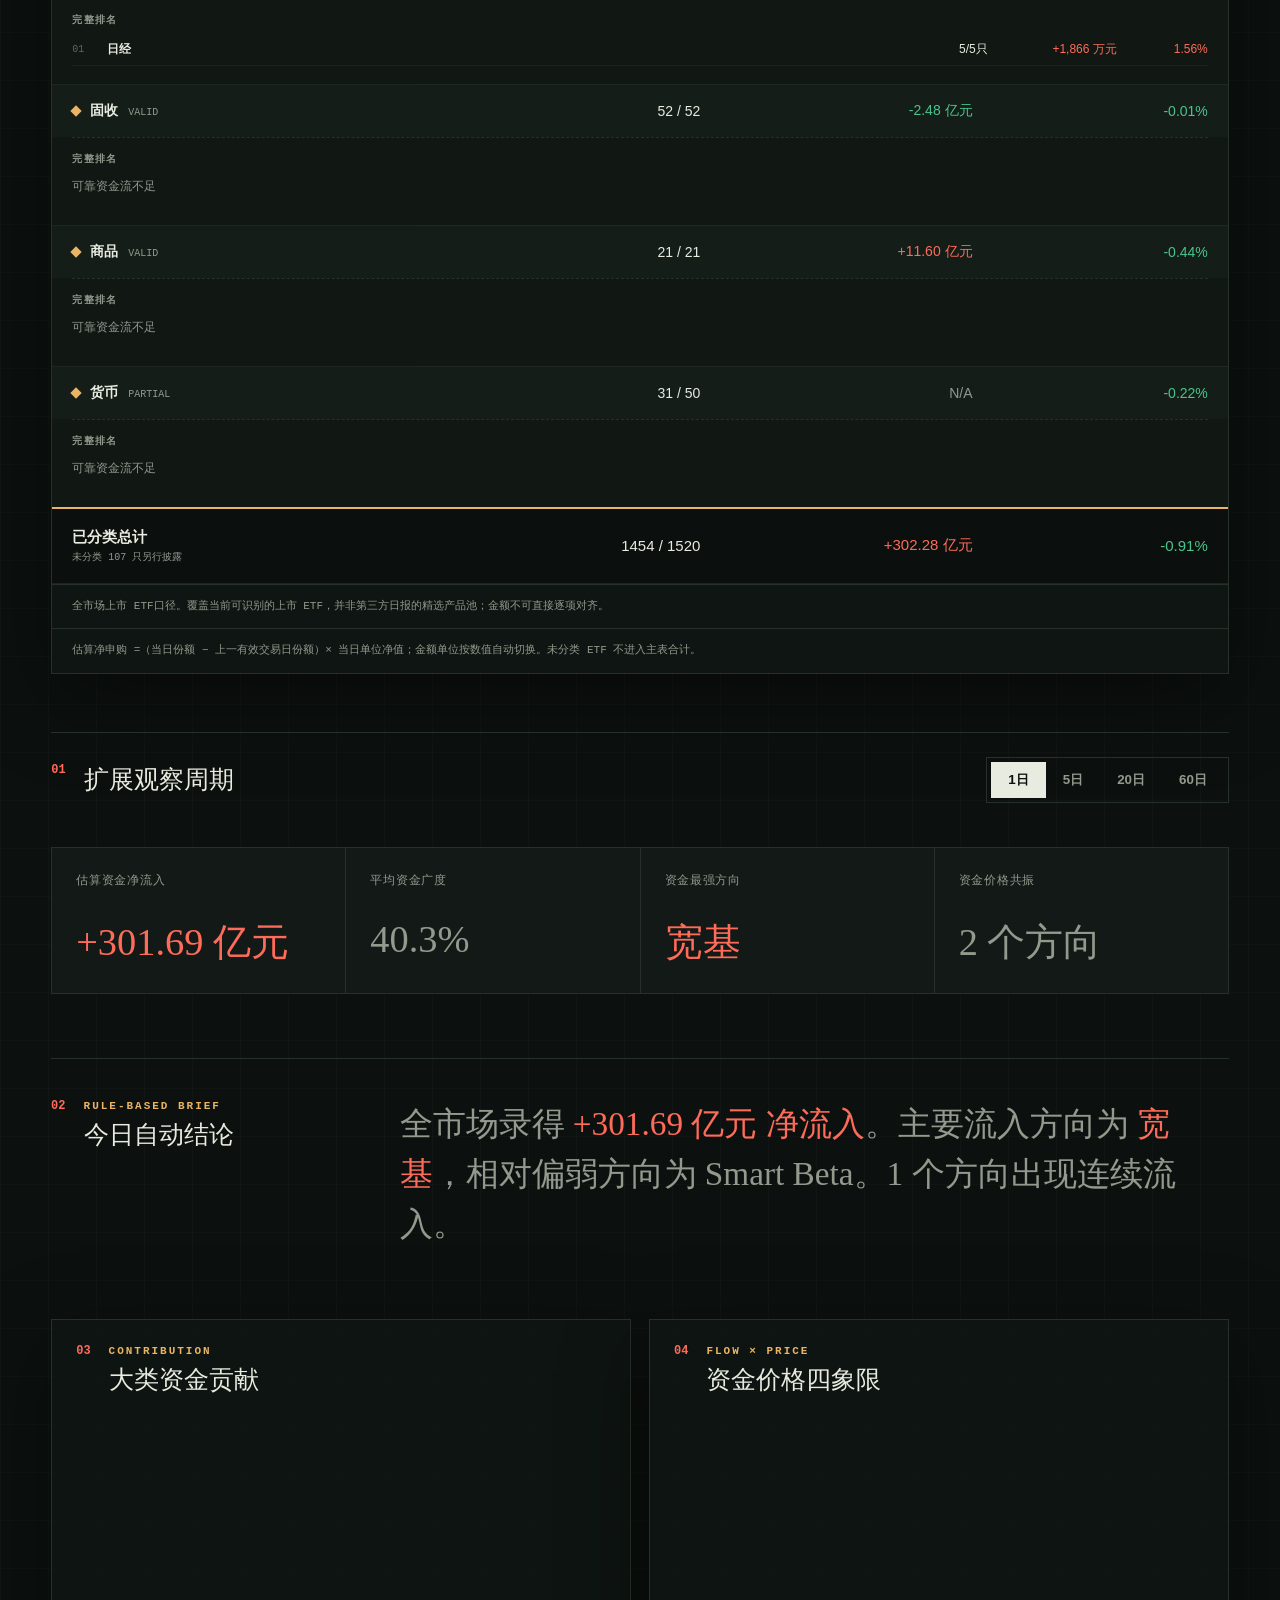
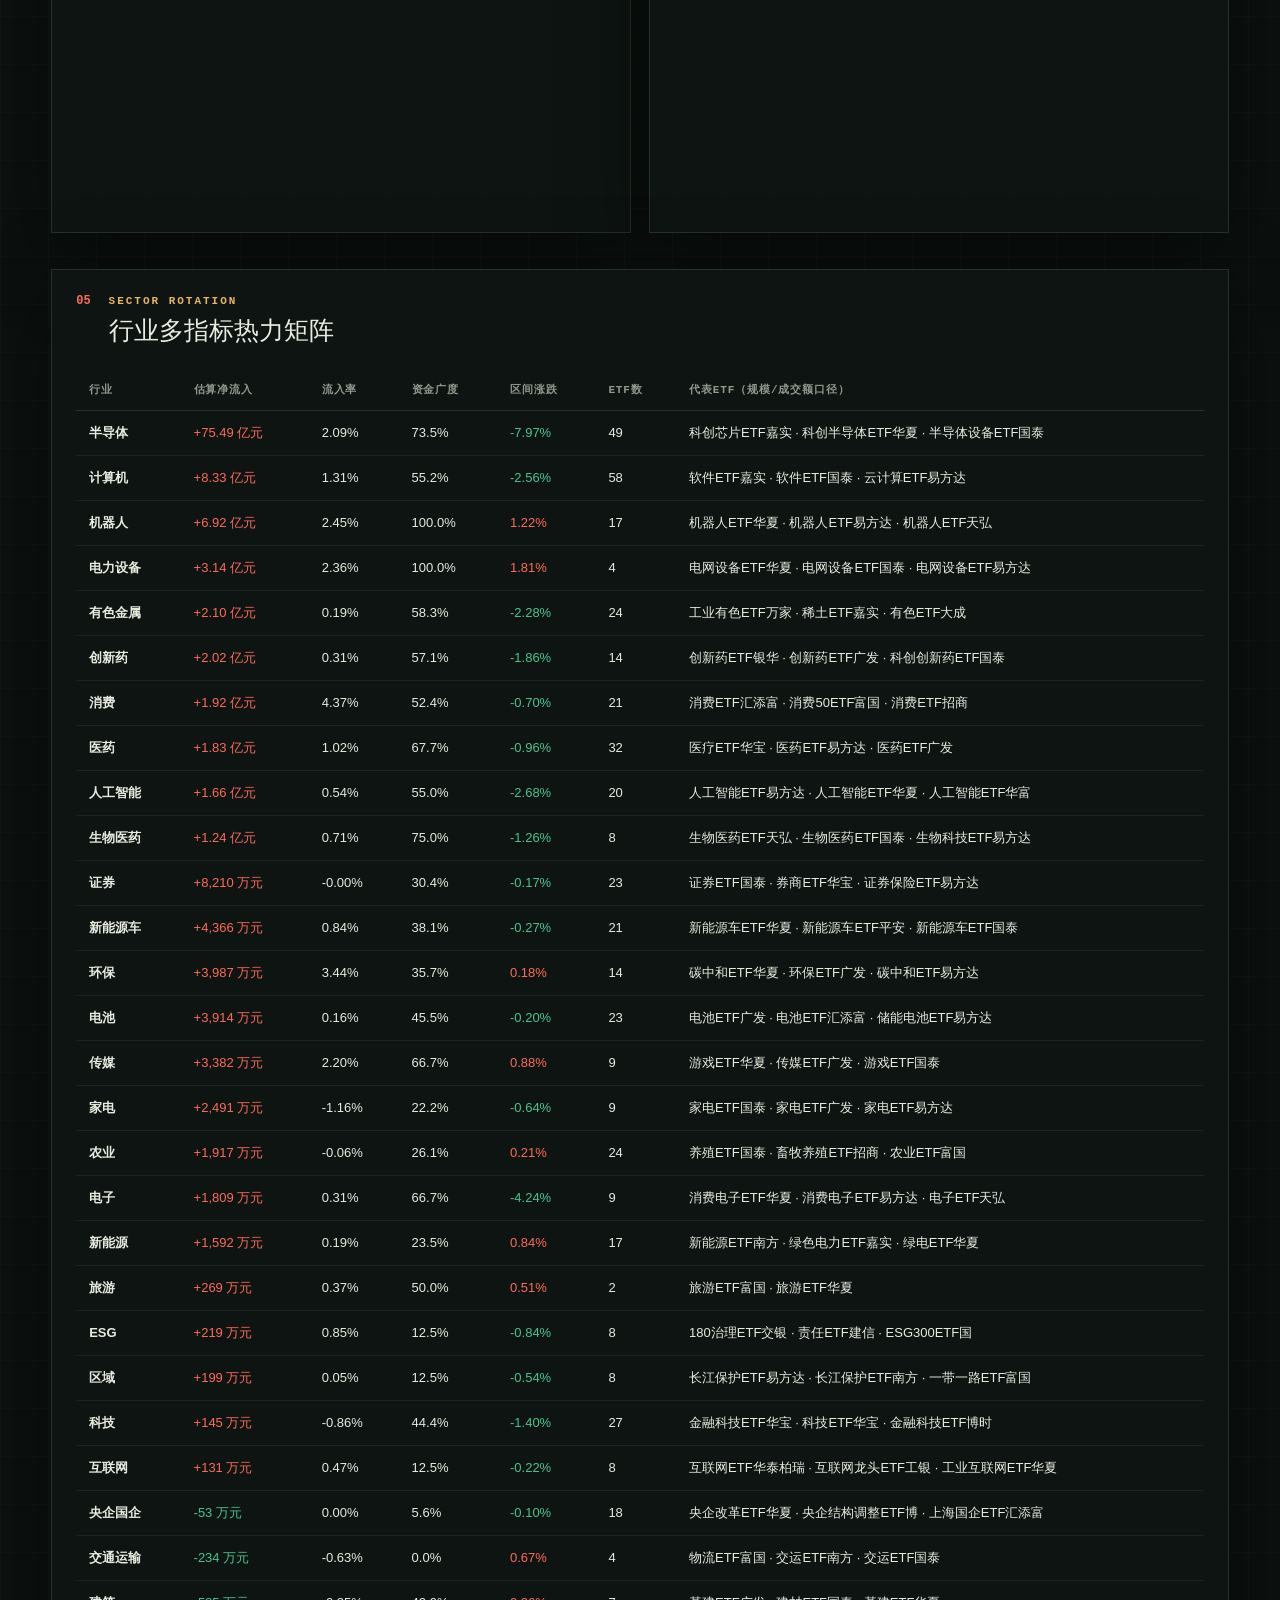
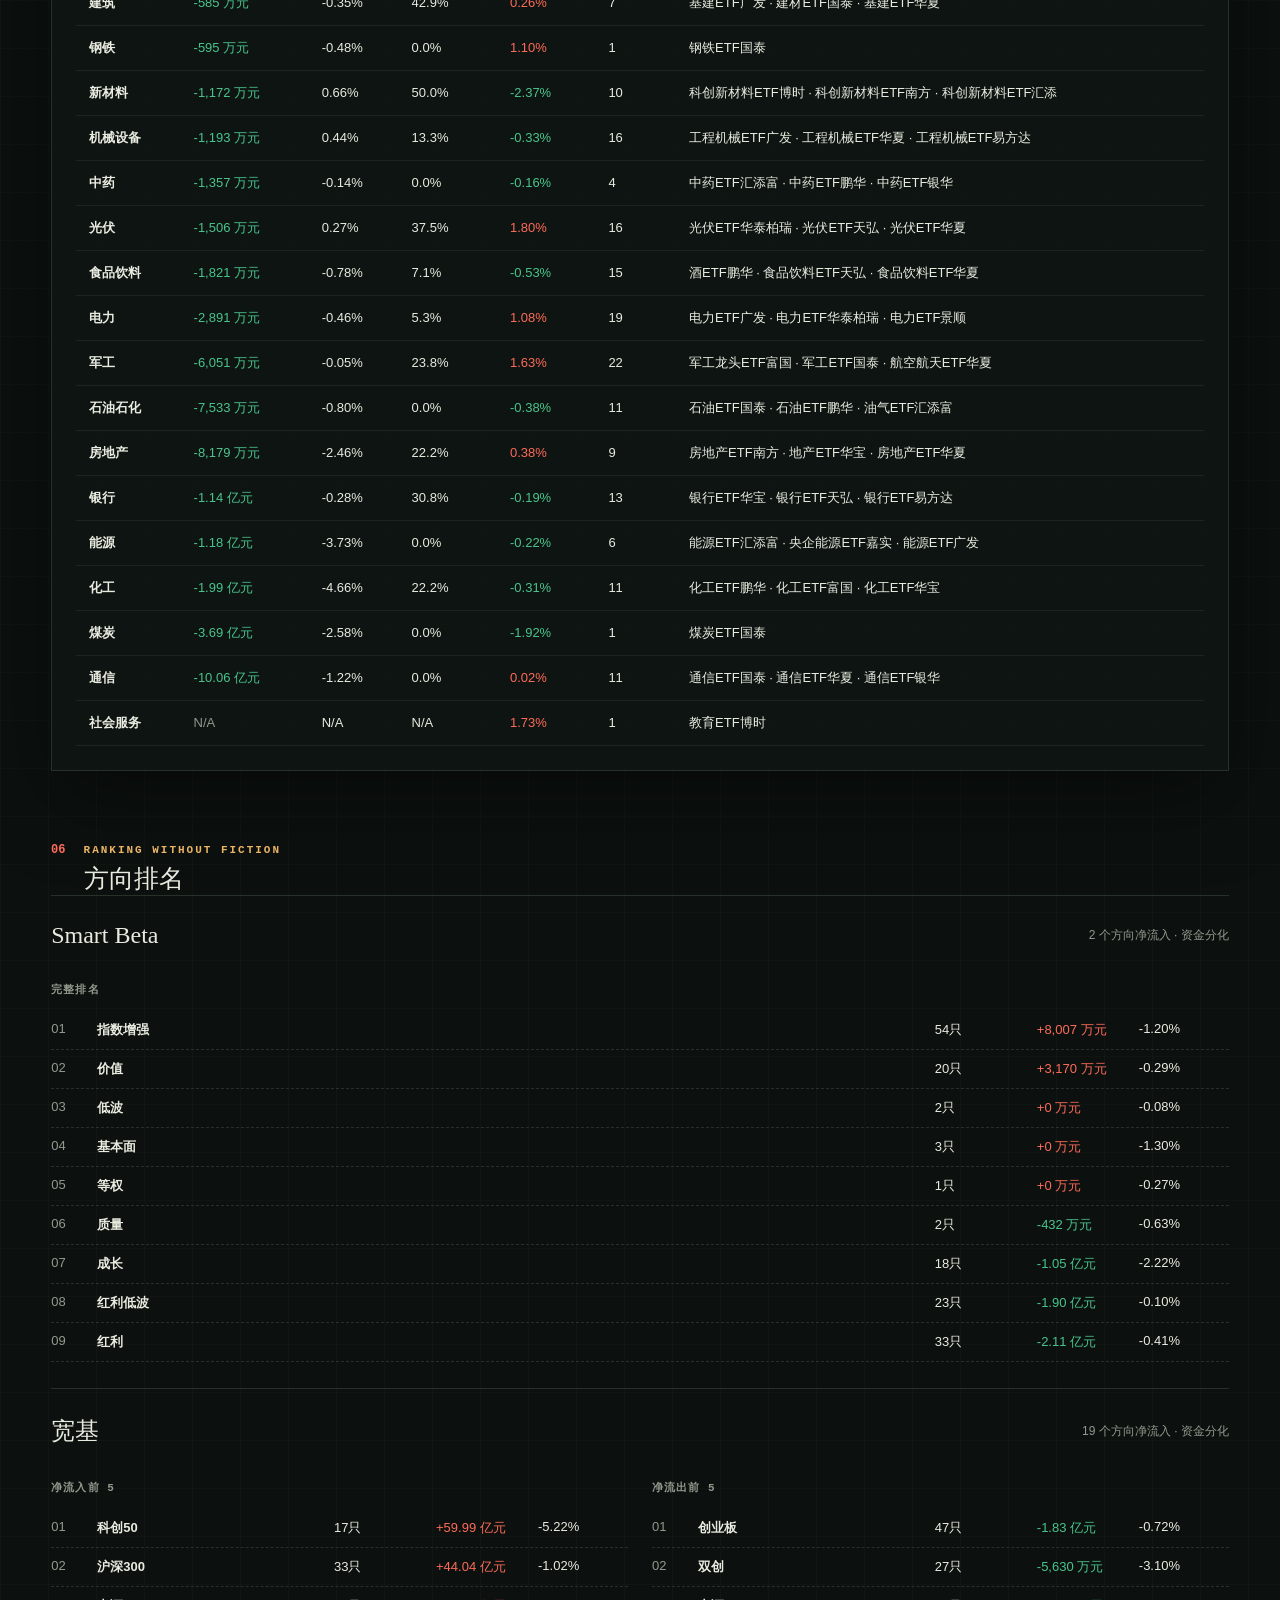
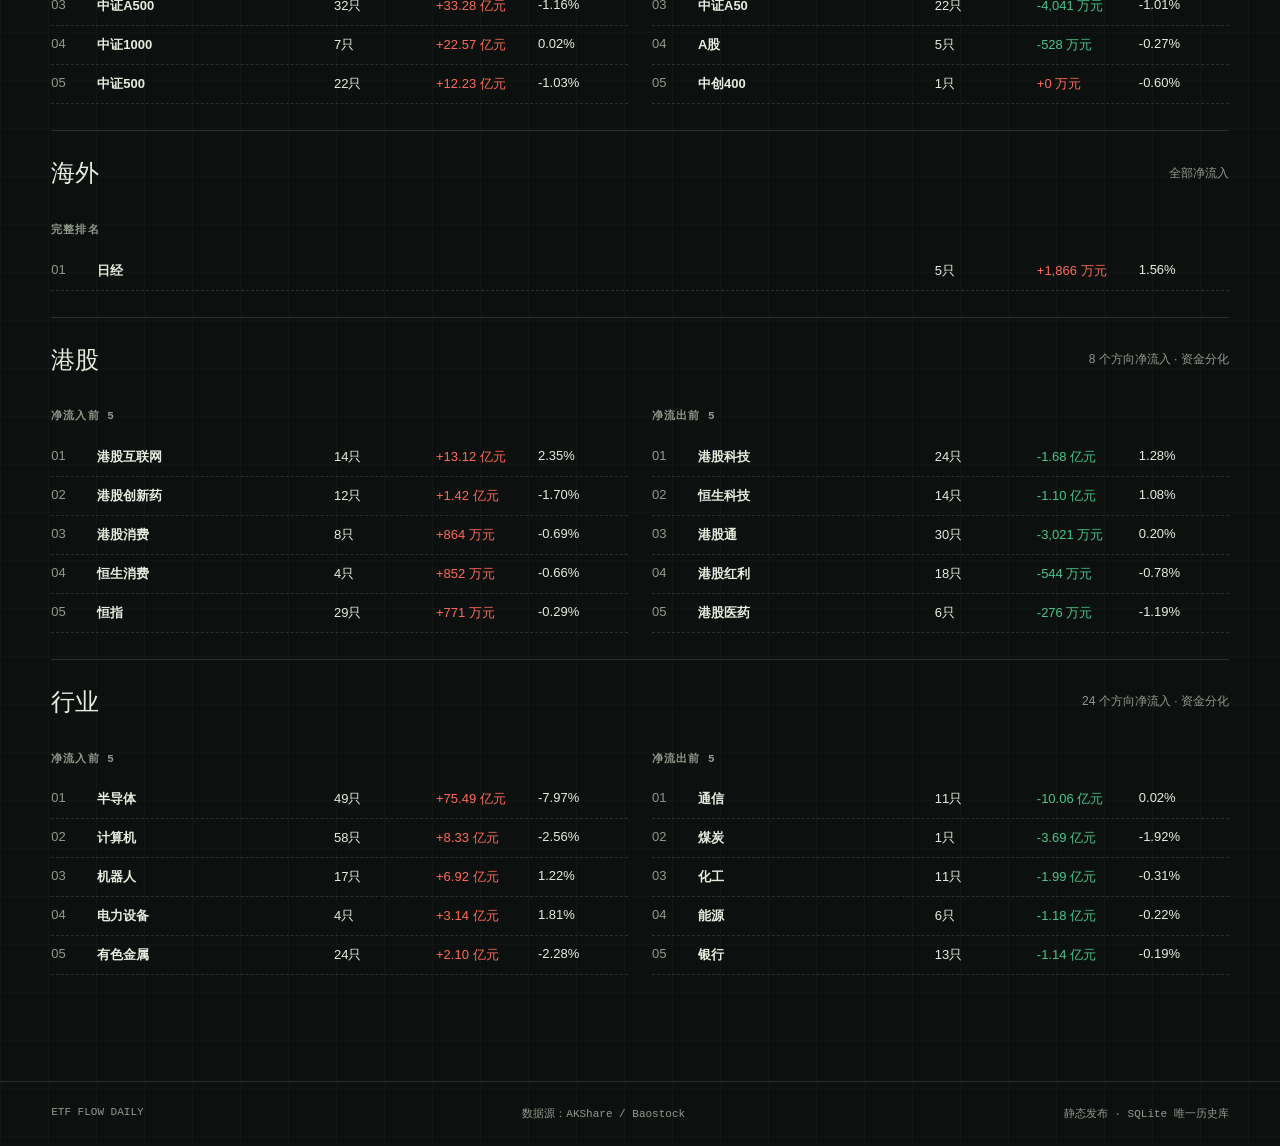
==== commit 2aa9b901: "fix daily ETF flow dates and add real-rate gold view" ====
--- a/output/index.html
+++ b/output/index.html
@@ -6,10 +6,10 @@
   <meta name="description" content="全量ETF池资金流向与行业轮动日报">
   <title>大类 ETF 资金流向日报</title>
   <link rel="icon" href="favicon.svg" type="image/svg+xml">
-  <link rel="stylesheet" href="assets/style.css">
+  <link rel="stylesheet" href="assets/style.css?v=6">
   <script defer src="https://cdn.plot.ly/plotly-3.0.1.min.js"></script>
-  <script defer src="assets/charts.js"></script>
-  <script defer src="assets/app.js"></script>
+  <script defer src="assets/charts.js?v=4"></script>
+  <script defer src="assets/app.js?v=4"></script>
 </head>
 <body data-page="dashboard">
   <header class="masthead">
--- a/output/assets/style.css
+++ b/output/assets/style.css
@@ -18,12 +18,12 @@
 .period-bar{display:flex;justify-content:space-between;align-items:center;border-top:1px solid var(--line);padding:24px 0}.period-bar>div:first-child,.section-head{display:flex;align-items:flex-start;gap:18px}.section-index{color:var(--in);font:700 12px monospace}.period-bar h2,.section-head h2{font:400 25px Georgia,"Noto Serif SC",serif;margin:0}.period-switch{display:flex;border:1px solid var(--line);padding:4px}.period-switch button{border:0;background:transparent;color:var(--muted);padding:9px 17px;cursor:pointer;font-weight:700}.period-switch button.active{background:var(--ink);color:var(--paper)}
 .kpi-grid{display:grid;grid-template-columns:repeat(4,1fr);gap:1px;background:var(--line);border:1px solid var(--line);margin:20px 0 64px}.kpi{background:var(--panel);padding:24px;min-height:145px}.kpi .label{font-size:12px;color:var(--muted);letter-spacing:.06em}.kpi .value{font:400 clamp(25px,3vw,42px) Georgia,serif;margin-top:28px}.positive{color:var(--in)!important}.negative{color:var(--out)!important}.na{color:var(--muted)!important}
 .briefing{display:grid;grid-template-columns:.42fr 1fr;border-top:1px solid var(--line);padding:40px 0 70px}.brief-copy{font:400 clamp(20px,2.6vw,34px)/1.5 Georgia,"Noto Serif SC",serif}.brief-copy strong{color:var(--in);font-weight:400}
-.split-grid{display:grid;grid-template-columns:1fr 1fr;gap:18px;margin-bottom:18px}.panel{background:#101613d9;border:1px solid var(--line);padding:24px;box-shadow:var(--shadow);margin-bottom:18px}.section-head.compact{margin-bottom:22px}.section-head p{margin:0 0 4px}.chart{height:390px}.table-scroll{overflow:auto}
+.split-grid{display:grid;grid-template-columns:1fr 1fr;gap:18px;margin-bottom:18px;min-width:0}.panel{background:#101613d9;border:1px solid var(--line);padding:24px;box-shadow:var(--shadow);margin-bottom:18px;min-width:0;max-width:100%;overflow:hidden}.section-head.compact{margin-bottom:22px}.section-head p{margin:0 0 4px}.chart{height:390px}.table-scroll{overflow:auto;min-width:0;max-width:100%}
 table{width:100%;border-collapse:collapse;font-size:13px}th{text-align:left;color:var(--muted);font:600 11px monospace;letter-spacing:.08em;padding:13px;border-bottom:1px solid var(--line)}td{padding:13px;border-bottom:1px solid #26312999;font-variant-numeric:tabular-nums}
 .heat{display:inline-block;min-width:84px;padding:5px 8px;background:color-mix(in srgb,var(--tone) var(--strength),transparent);color:var(--tone)}
-.rankings{padding-top:54px}.rank-category{border-top:1px solid var(--line);padding:26px 0}.rank-title{display:flex;justify-content:space-between;align-items:center}.rank-title h3{font:400 24px Georgia,serif;margin:0}.rank-status{color:var(--muted);font-size:12px}.rank-lists{display:grid;grid-template-columns:repeat(2,1fr);gap:24px;margin-top:18px}.rank-lists.single{grid-template-columns:1fr}.rank-list h4{font:700 11px monospace;color:var(--muted);letter-spacing:.1em}.rank-item{display:grid;grid-template-columns:34px 1fr repeat(3,minmax(90px,auto));gap:12px;padding:10px 0;border-bottom:1px dashed var(--line);font-size:13px}.rank-no{color:var(--muted)}
+.rankings{padding-top:54px}.rank-category{border-top:1px solid var(--line);padding:26px 0;min-width:0;max-width:100%;overflow:hidden}.rank-title{display:flex;justify-content:space-between;align-items:center}.rank-title h3{font:400 24px Georgia,serif;margin:0}.rank-status{color:var(--muted);font-size:12px}.rank-lists{display:grid;grid-template-columns:repeat(2,1fr);gap:24px;margin-top:18px;min-width:0}.rank-list{min-width:0;max-width:100%}.rank-lists.single{grid-template-columns:1fr}.rank-list h4{font:700 11px monospace;color:var(--muted);letter-spacing:.1em}.rank-item{display:grid;grid-template-columns:34px 1fr repeat(3,minmax(90px,auto));gap:12px;padding:10px 0;border-bottom:1px dashed var(--line);font-size:13px}.rank-no{color:var(--muted)}
 .daily-hero{min-height:300px;padding-bottom:38px}.daily-hero h1{font-size:clamp(42px,5.2vw,74px)}
-.daily-ledger{background:#101613ed;border:1px solid var(--line);border-top:4px solid var(--accent);box-shadow:var(--shadow);margin:0 0 58px}
+.daily-ledger{background:#101613ed;border:1px solid var(--line);border-top:4px solid var(--accent);box-shadow:var(--shadow);margin:0 0 58px;min-width:0;max-width:100%;overflow:hidden}
 .ledger-head{display:flex;justify-content:space-between;gap:28px;align-items:flex-end;padding:24px 28px;border-bottom:1px solid var(--line)}
 .ledger-head h2{font:400 30px Georgia,"Noto Serif SC",serif;margin:5px 0 0}.ledger-head p{margin:0}
 .ledger-meta{display:flex;align-items:center;gap:13px;color:var(--muted);font:12px "IBM Plex Mono",Consolas,monospace}.ledger-meta b{color:var(--ink)}
@@ -37,8 +37,10 @@
 .ledger-theme-row{display:grid;grid-template-columns:26px minmax(110px,1fr) 76px 120px 82px;gap:9px;align-items:center;padding:7px 0;border-bottom:1px solid #26312977;font-size:12px;font-variant-numeric:tabular-nums}
 .ledger-theme-row span:nth-child(n+3){text-align:right}.theme-rank{color:#5e675f;font:10px monospace}.ledger-rank-block .na{font-size:12px;margin:12px 0}
 .ledger-total-row td{padding:19px 20px;border-top:2px solid var(--accent);background:#0b100e;font-size:15px}.ledger-note{margin:0;padding:13px 20px;color:var(--muted);font:11px/1.6 monospace;border-top:1px solid var(--line)}
+.signal-strip{display:grid;grid-template-columns:1.2fr repeat(3,1fr);gap:1px;background:var(--line);border-bottom:1px solid var(--line)}.signal-strip>div,.signal-strip article{background:#0e1512;padding:16px 20px}.signal-strip>div span{display:block;color:var(--accent);font:700 12px monospace;letter-spacing:.08em}.signal-strip small{display:block;color:var(--muted);font:10px/1.5 monospace;margin-top:5px}.signal-strip article{display:grid;grid-template-columns:1fr auto;gap:5px 12px}.signal-strip article b{font:500 14px Georgia,serif}.signal-strip article em,.signal-strip article strong{font-style:normal;font-size:12px;text-align:right}
 .page-title{max-width:970px;padding:60px 0}.market-grid{display:grid;grid-template-columns:repeat(2,1fr);gap:18px}.market-card{min-height:420px;background:var(--panel);border:1px solid var(--line);padding:20px}.market-meta{display:flex;gap:12px;align-items:center;color:var(--muted);font:10px monospace}.market-meta b{color:var(--accent);margin-left:auto}.market-chart{height:360px}.method-grid{display:grid;grid-template-columns:repeat(2,1fr);gap:1px;background:var(--line);border:1px solid var(--line);margin-bottom:24px}.method-card{background:var(--panel);padding:34px;min-height:280px}.method-card>span{color:var(--accent);font:700 12px monospace}.method-card h2{font:400 28px Georgia,serif;margin:28px 0 20px}.method-card p{color:var(--muted);line-height:1.8}.method-card code{display:block;color:var(--amber);white-space:normal;line-height:1.7}
+.market-card-wide{grid-column:1/-1;min-height:520px}.market-card-wide .market-chart{height:410px}.market-kpis{display:flex;gap:22px;flex-wrap:wrap;padding:16px 0 2px;color:var(--muted);font:11px monospace}.market-kpis b{color:var(--ink);margin-left:5px}.market-note{margin:0;color:var(--muted);font:11px/1.6 monospace}
 .skeleton{color:var(--muted);animation:pulse 1.5s infinite}.warning-list{color:var(--amber);line-height:1.8}footer{display:flex;justify-content:space-between;padding:24px 4vw;border-top:1px solid var(--line);font:11px monospace;color:var(--muted)}
 .reveal{animation:rise .7s ease both}.reveal:nth-child(2){animation-delay:.08s}.reveal:nth-child(3){animation-delay:.14s}@keyframes rise{from{opacity:0;transform:translateY(18px)}to{opacity:1;transform:none}}@keyframes pulse{50%{opacity:.45}}
-@media(max-width:900px){.hero{grid-template-columns:1fr;gap:30px}.kpi-grid{grid-template-columns:repeat(2,1fr)}.briefing,.split-grid,.market-grid{grid-template-columns:1fr}.rank-lists{grid-template-columns:1fr}.rank-item{min-width:720px}.method-grid{grid-template-columns:1fr}.masthead{height:auto;align-items:flex-start;padding-top:16px;flex-direction:column}.masthead nav{width:100%;overflow:auto}.masthead nav a{white-space:nowrap}.chart{height:340px}.ledger-head{align-items:flex-start;flex-direction:column}.ledger-rank-grid{grid-template-columns:1fr}}
+@media(max-width:900px){.hero{grid-template-columns:1fr;gap:30px}.kpi-grid{grid-template-columns:repeat(2,1fr)}.briefing,.split-grid,.market-grid{grid-template-columns:1fr}.rank-lists{grid-template-columns:1fr}.rank-item{min-width:720px}.method-grid{grid-template-columns:1fr}.masthead{height:auto;align-items:flex-start;padding-top:16px;flex-direction:column}.masthead nav{width:100%;overflow:auto}.masthead nav a{white-space:nowrap}.chart{height:340px}.ledger-head{align-items:flex-start;flex-direction:column}.ledger-rank-grid{grid-template-columns:1fr}.signal-strip{grid-template-columns:1fr}.market-card-wide{grid-column:auto}.market-card-wide .market-chart{height:360px}}
 @media(max-width:560px){main{width:90vw;padding-top:24px}.hero{min-height:auto}.kpi-grid{grid-template-columns:1fr}.period-bar{align-items:flex-start;gap:18px;flex-direction:column}.period-switch{width:100%}.period-switch button{flex:1;padding:9px}.panel{padding:16px}.hero h1,.page-title h1{font-size:43px}footer{gap:14px;flex-direction:column}}
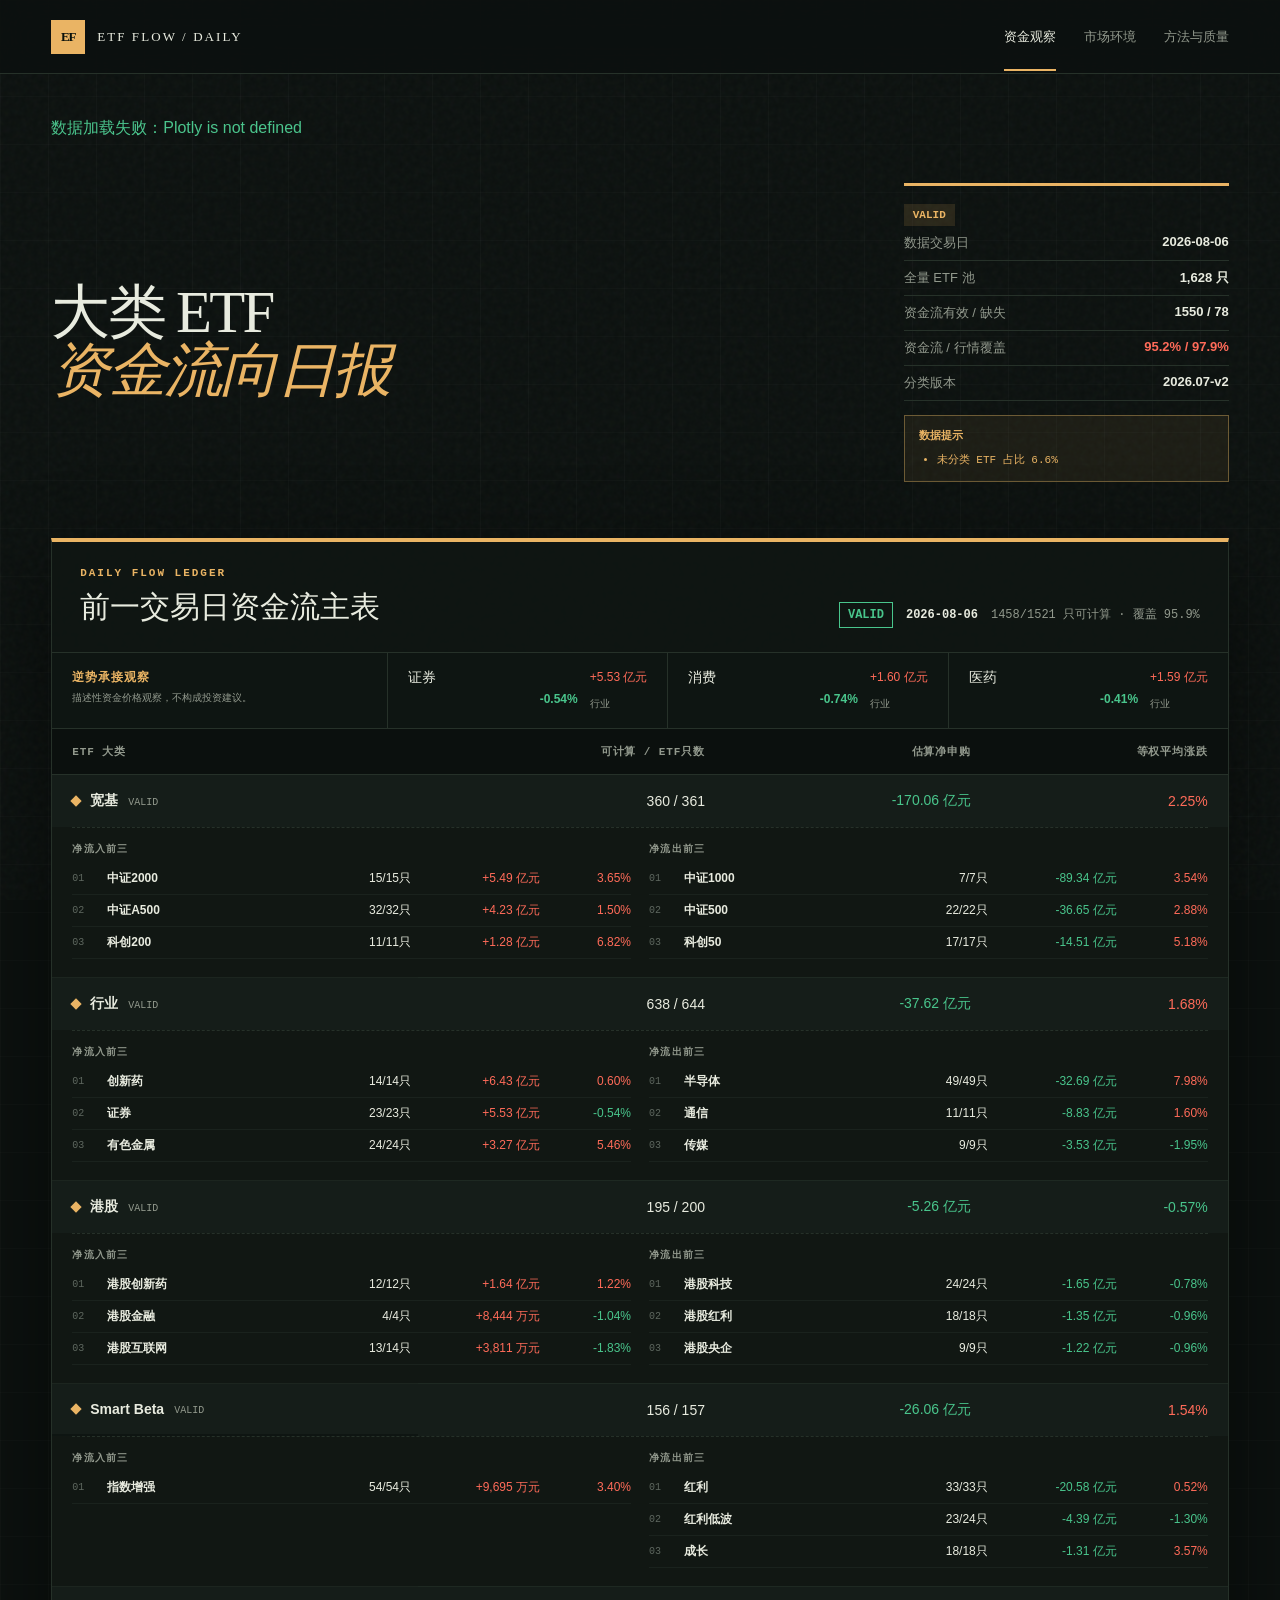
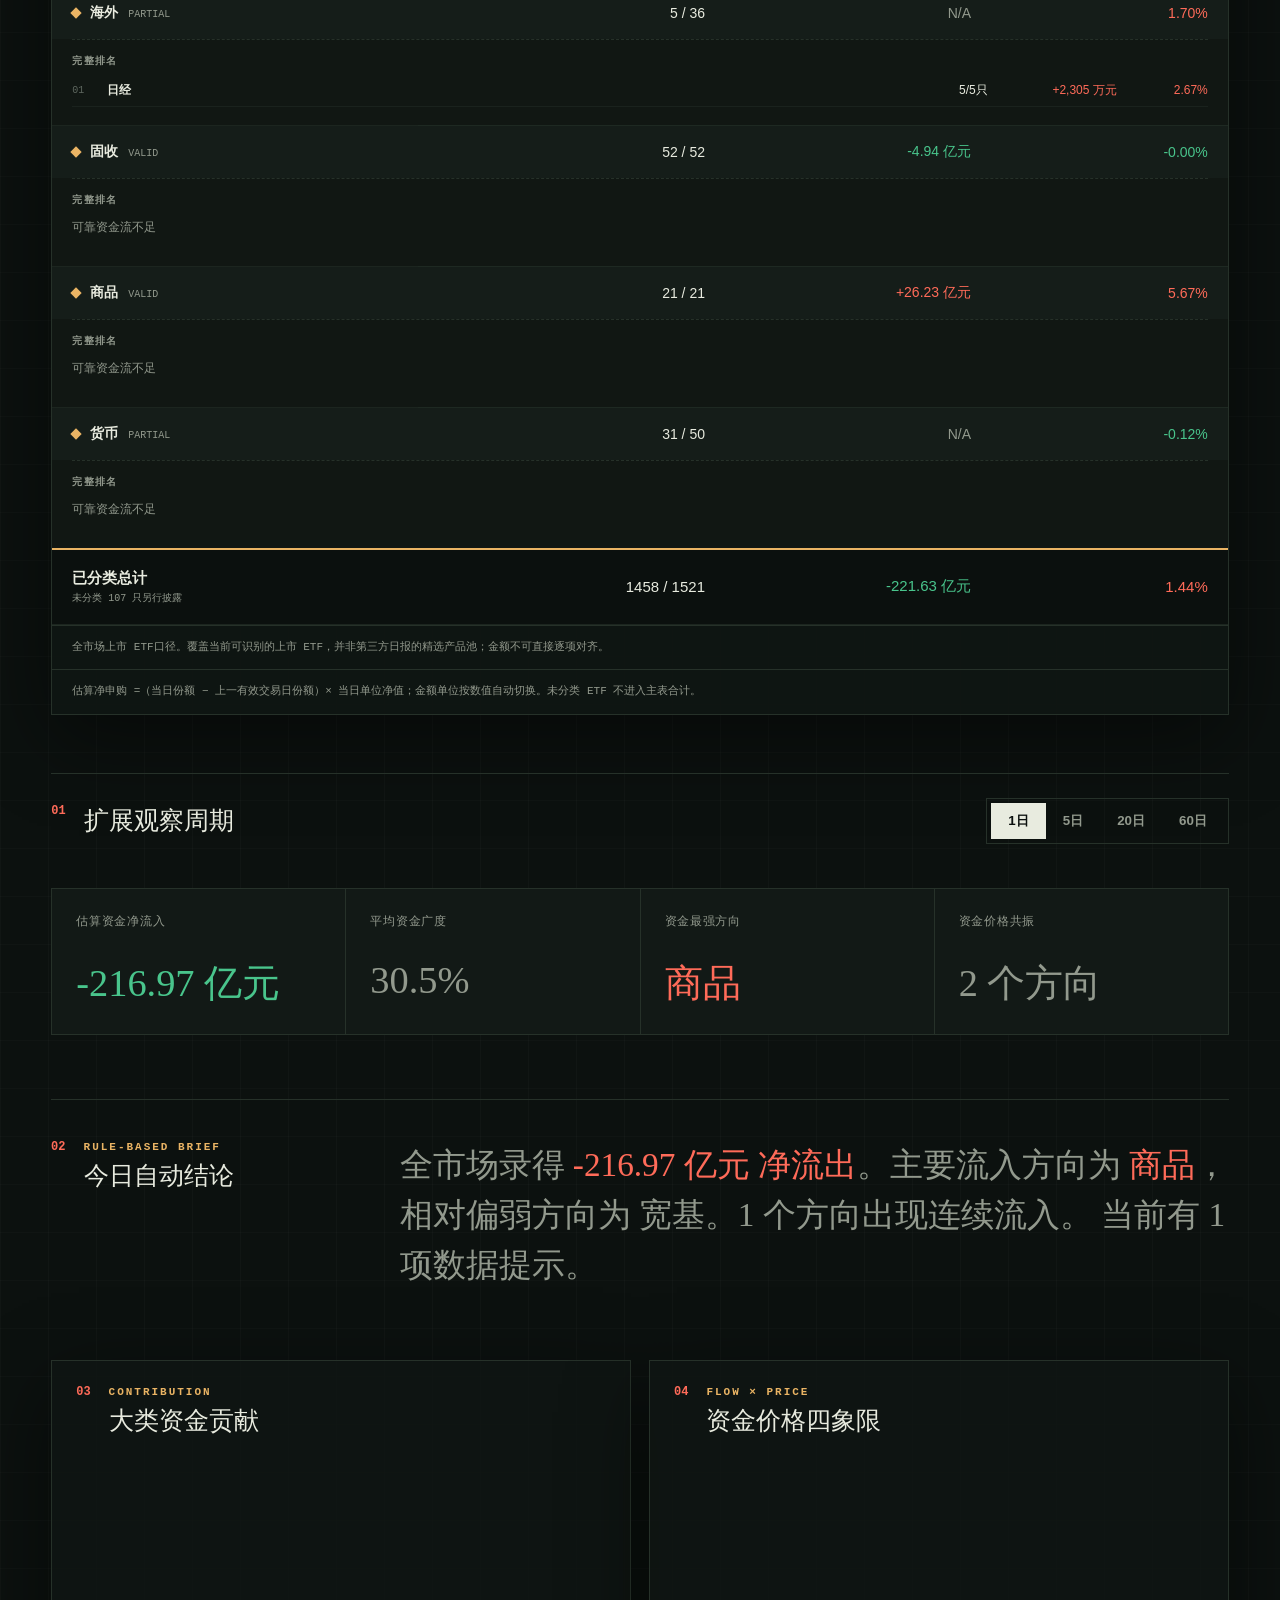
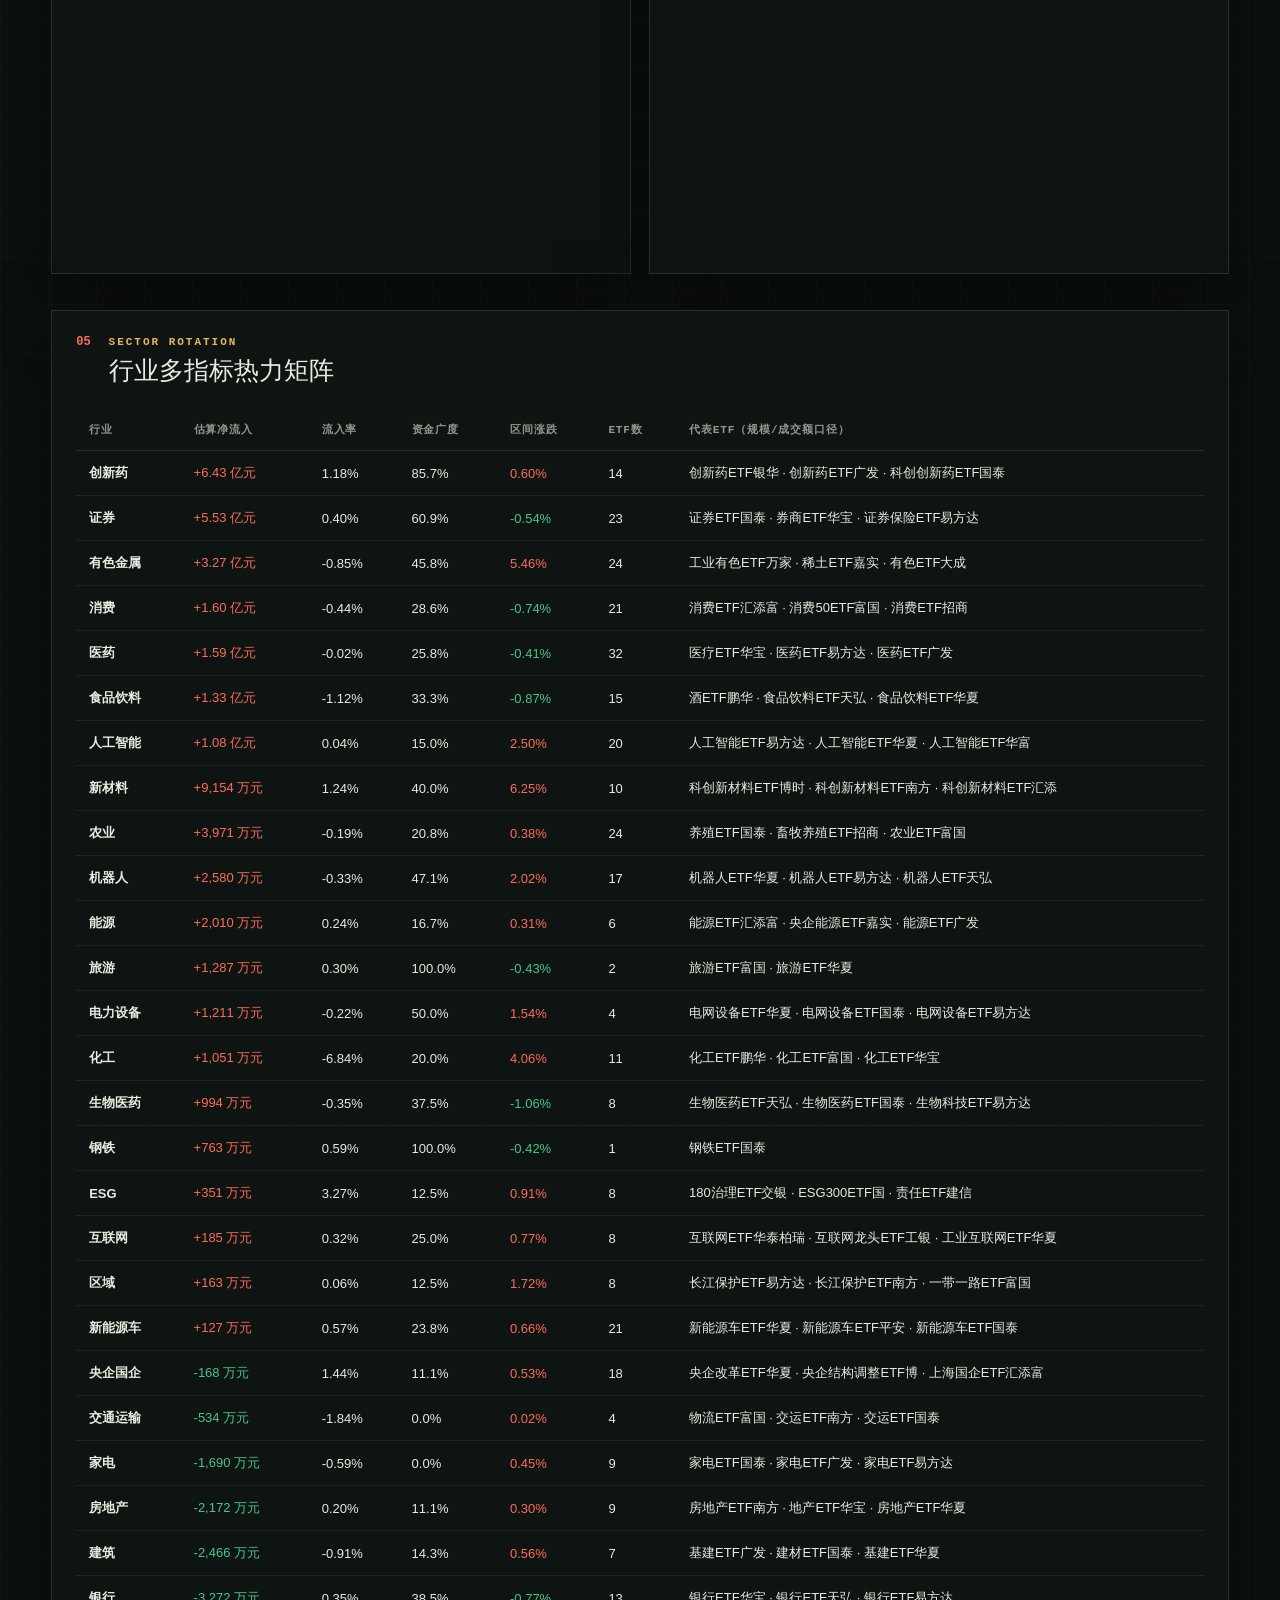
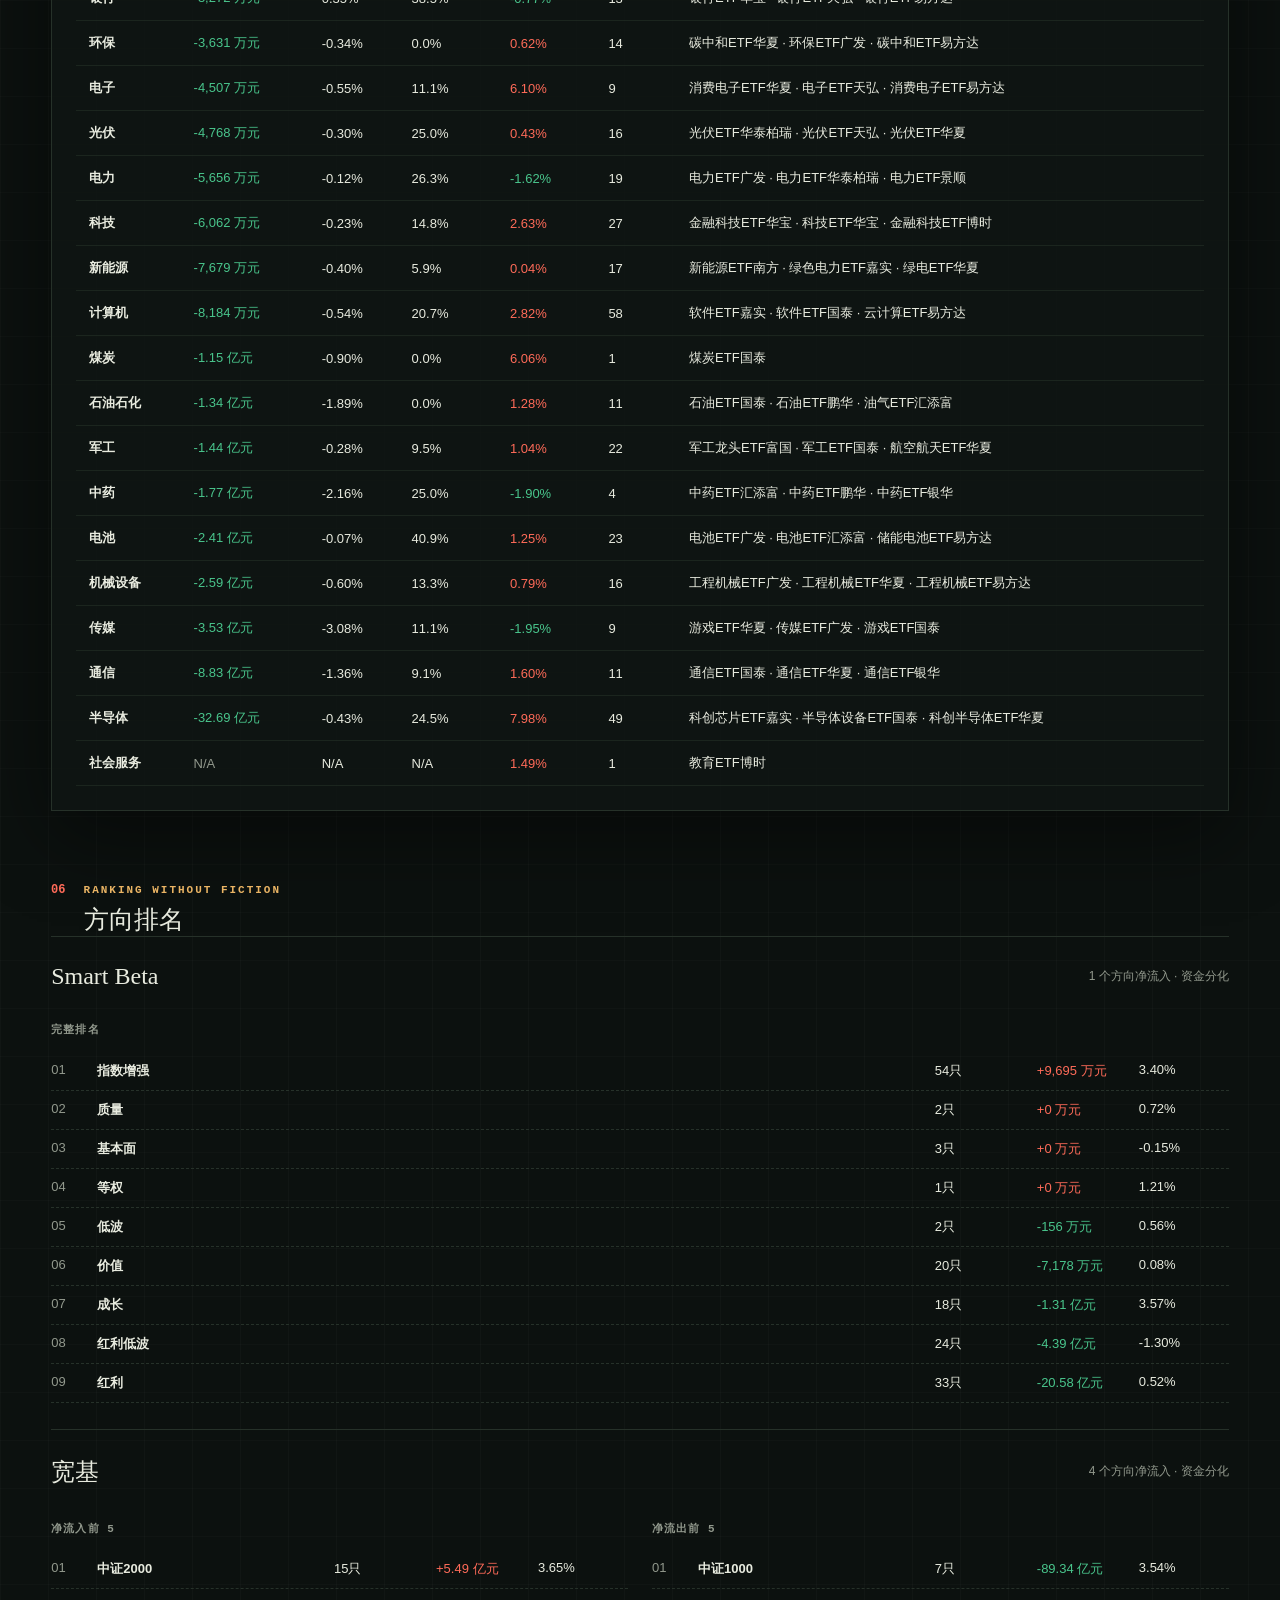
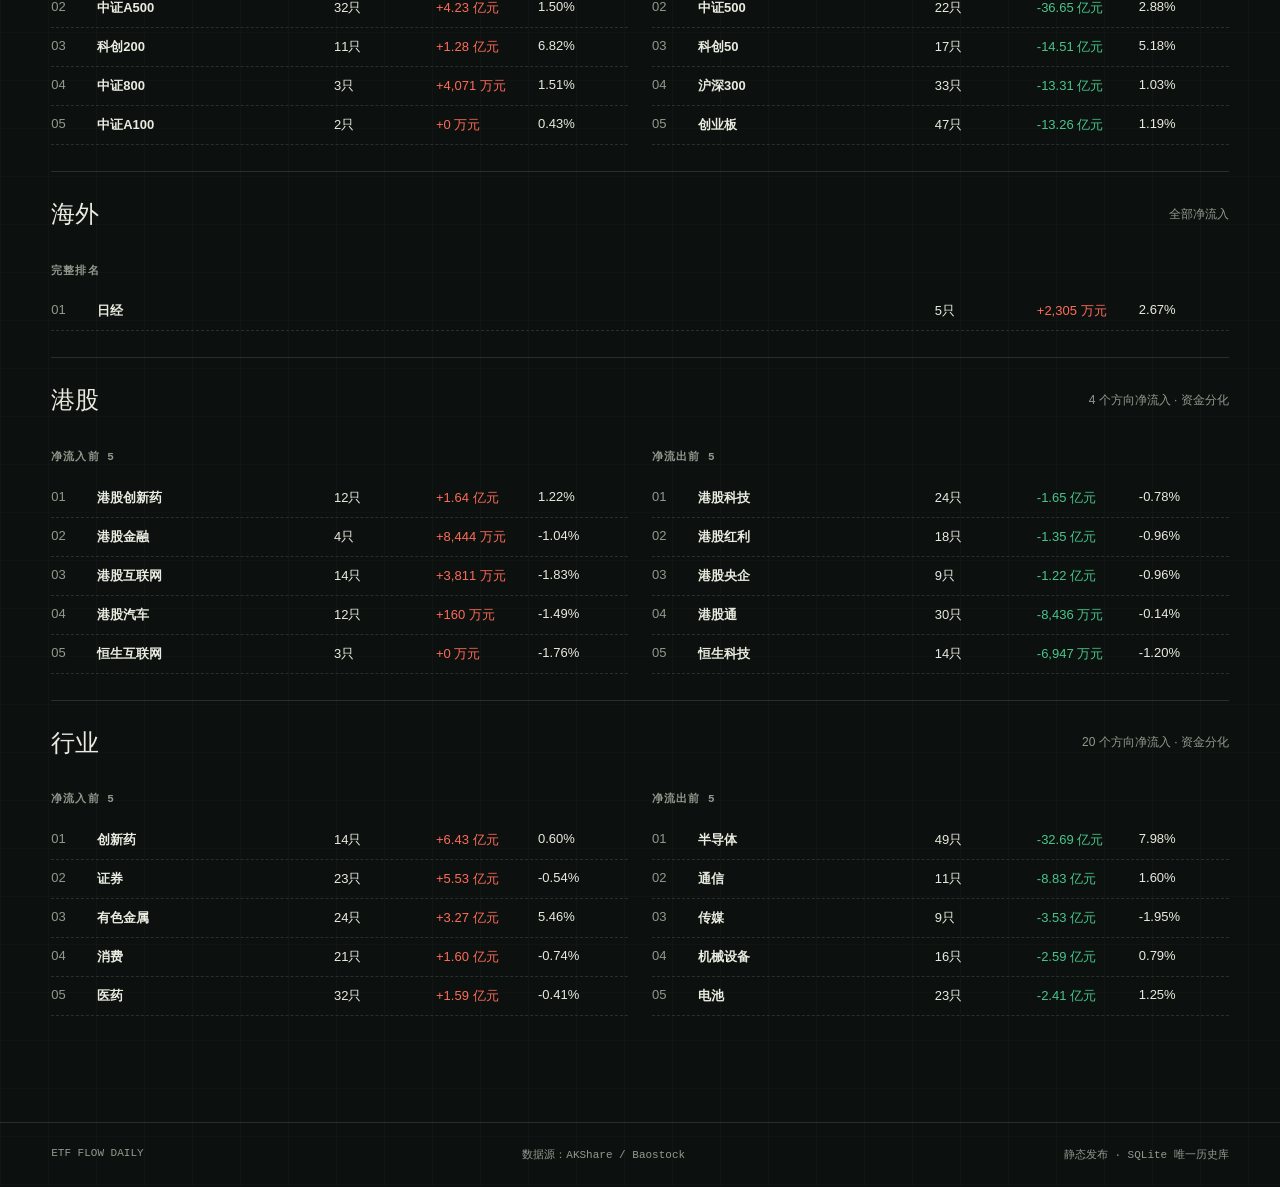
==== commit ee433e0c: "fix: stabilize daily ETF refresh and simplify headers" ====
--- a/output/index.html
+++ b/output/index.html
@@ -6,10 +6,10 @@
   <meta name="description" content="全量ETF池资金流向与行业轮动日报">
   <title>大类 ETF 资金流向日报</title>
   <link rel="icon" href="favicon.svg" type="image/svg+xml">
-  <link rel="stylesheet" href="assets/style.css?v=6">
+  <link rel="stylesheet" href="assets/style.css?v=7">
   <script defer src="https://cdn.plot.ly/plotly-3.0.1.min.js"></script>
   <script defer src="assets/charts.js?v=4"></script>
-  <script defer src="assets/app.js?v=4"></script>
+  <script defer src="assets/app.js?v=5"></script>
 </head>
 <body data-page="dashboard">
   <header class="masthead">
@@ -19,9 +19,7 @@
   <main>
     <section class="hero daily-hero reveal">
       <div>
-        <p class="eyebrow">PRE-MARKET CAPITAL TAPE · 07:46 CST</p>
         <h1>大类 ETF<br><em>资金流向日报</em></h1>
-        <p class="lede">以前一完整交易日的可靠份额快照估算净申购。缺失就是缺失，不用零值修饰未知。</p>
       </div>
       <aside class="status-panel" id="status-panel"><span class="skeleton">正在读取数据状态…</span></aside>
     </section>
--- a/output/assets/style.css
+++ b/output/assets/style.css
@@ -11,10 +11,10 @@
 a{color:inherit;text-decoration:none}.masthead{height:74px;padding:0 max(24px,4vw);display:flex;align-items:center;justify-content:space-between;border-bottom:1px solid var(--line);backdrop-filter:blur(18px);position:sticky;top:0;z-index:20;background:#0c110fdd}
 .brand{display:flex;gap:12px;align-items:center;font-family:Georgia,"Noto Serif SC",serif;font-size:13px;letter-spacing:.16em}.brand-mark{display:grid;place-items:center;width:34px;height:34px;background:var(--accent);color:#08100c;font-weight:900;letter-spacing:-.08em}
 nav{display:flex;gap:28px;font-size:13px;color:var(--muted)}nav a{padding:26px 0 23px;border-bottom:2px solid transparent}nav a:hover,nav a.active{color:var(--ink);border-color:var(--accent)}
-main{width:min(1380px,92vw);margin:auto;padding:56px 0 80px}.hero{display:grid;grid-template-columns:1.5fr .65fr;gap:8vw;align-items:end;min-height:430px;padding:3vw 0 70px}
+main{width:min(1380px,92vw);margin:auto;padding:44px 0 80px}.hero{display:grid;grid-template-columns:1.5fr .65fr;gap:8vw;align-items:center;padding:28px 0 38px}
 .eyebrow,.section-head p{color:var(--accent);font:700 11px/1.4 "IBM Plex Mono",Consolas,monospace;letter-spacing:.18em;text-transform:uppercase}
 h1,h2,p{margin-top:0}.hero h1,.page-title h1{font:400 clamp(42px,6.2vw,92px)/.98 Georgia,"Noto Serif SC",serif;letter-spacing:-.045em;margin:20px 0 30px}.hero h1 em{color:var(--accent);font-weight:400}.lede{max-width:680px;color:var(--muted);font-size:16px;line-height:1.8}
-.status-panel{border-top:3px solid var(--accent);padding:22px 0;min-height:180px}.status-row{display:flex;justify-content:space-between;padding:9px 0;border-bottom:1px solid var(--line);font-size:13px}.status-row span:first-child{color:var(--muted)}.status-pill{display:inline-flex;padding:5px 9px;background:#eab46422;color:var(--accent);font:700 11px monospace}
+.status-panel{border-top:3px solid var(--accent);padding:18px 0;min-height:0}.status-row{display:flex;justify-content:space-between;padding:8px 0;border-bottom:1px solid var(--line);font-size:13px}.status-row span:first-child{color:var(--muted)}.status-pill{display:inline-flex;padding:5px 9px;background:#eab46422;color:var(--accent);font:700 11px monospace}.quality-alert{margin-top:14px;padding:12px 14px;border:1px solid #6d5b35;background:#eab46412;color:var(--amber);font:11px/1.6 monospace}.quality-alert-low{border-color:#9d5f57;background:#dd776b12;color:#f29a90}.quality-alert strong{display:block}.quality-alert ul{margin:6px 0 0;padding-left:18px}
 .period-bar{display:flex;justify-content:space-between;align-items:center;border-top:1px solid var(--line);padding:24px 0}.period-bar>div:first-child,.section-head{display:flex;align-items:flex-start;gap:18px}.section-index{color:var(--in);font:700 12px monospace}.period-bar h2,.section-head h2{font:400 25px Georgia,"Noto Serif SC",serif;margin:0}.period-switch{display:flex;border:1px solid var(--line);padding:4px}.period-switch button{border:0;background:transparent;color:var(--muted);padding:9px 17px;cursor:pointer;font-weight:700}.period-switch button.active{background:var(--ink);color:var(--paper)}
 .kpi-grid{display:grid;grid-template-columns:repeat(4,1fr);gap:1px;background:var(--line);border:1px solid var(--line);margin:20px 0 64px}.kpi{background:var(--panel);padding:24px;min-height:145px}.kpi .label{font-size:12px;color:var(--muted);letter-spacing:.06em}.kpi .value{font:400 clamp(25px,3vw,42px) Georgia,serif;margin-top:28px}.positive{color:var(--in)!important}.negative{color:var(--out)!important}.na{color:var(--muted)!important}
 .briefing{display:grid;grid-template-columns:.42fr 1fr;border-top:1px solid var(--line);padding:40px 0 70px}.brief-copy{font:400 clamp(20px,2.6vw,34px)/1.5 Georgia,"Noto Serif SC",serif}.brief-copy strong{color:var(--in);font-weight:400}
@@ -22,7 +22,7 @@
 table{width:100%;border-collapse:collapse;font-size:13px}th{text-align:left;color:var(--muted);font:600 11px monospace;letter-spacing:.08em;padding:13px;border-bottom:1px solid var(--line)}td{padding:13px;border-bottom:1px solid #26312999;font-variant-numeric:tabular-nums}
 .heat{display:inline-block;min-width:84px;padding:5px 8px;background:color-mix(in srgb,var(--tone) var(--strength),transparent);color:var(--tone)}
 .rankings{padding-top:54px}.rank-category{border-top:1px solid var(--line);padding:26px 0;min-width:0;max-width:100%;overflow:hidden}.rank-title{display:flex;justify-content:space-between;align-items:center}.rank-title h3{font:400 24px Georgia,serif;margin:0}.rank-status{color:var(--muted);font-size:12px}.rank-lists{display:grid;grid-template-columns:repeat(2,1fr);gap:24px;margin-top:18px;min-width:0}.rank-list{min-width:0;max-width:100%}.rank-lists.single{grid-template-columns:1fr}.rank-list h4{font:700 11px monospace;color:var(--muted);letter-spacing:.1em}.rank-item{display:grid;grid-template-columns:34px 1fr repeat(3,minmax(90px,auto));gap:12px;padding:10px 0;border-bottom:1px dashed var(--line);font-size:13px}.rank-no{color:var(--muted)}
-.daily-hero{min-height:300px;padding-bottom:38px}.daily-hero h1{font-size:clamp(42px,5.2vw,74px)}
+.daily-hero{min-height:0}.daily-hero h1{font-size:clamp(40px,4.6vw,66px);margin:0}
 .daily-ledger{background:#101613ed;border:1px solid var(--line);border-top:4px solid var(--accent);box-shadow:var(--shadow);margin:0 0 58px;min-width:0;max-width:100%;overflow:hidden}
 .ledger-head{display:flex;justify-content:space-between;gap:28px;align-items:flex-end;padding:24px 28px;border-bottom:1px solid var(--line)}
 .ledger-head h2{font:400 30px Georgia,"Noto Serif SC",serif;margin:5px 0 0}.ledger-head p{margin:0}
@@ -38,7 +38,7 @@
 .ledger-theme-row span:nth-child(n+3){text-align:right}.theme-rank{color:#5e675f;font:10px monospace}.ledger-rank-block .na{font-size:12px;margin:12px 0}
 .ledger-total-row td{padding:19px 20px;border-top:2px solid var(--accent);background:#0b100e;font-size:15px}.ledger-note{margin:0;padding:13px 20px;color:var(--muted);font:11px/1.6 monospace;border-top:1px solid var(--line)}
 .signal-strip{display:grid;grid-template-columns:1.2fr repeat(3,1fr);gap:1px;background:var(--line);border-bottom:1px solid var(--line)}.signal-strip>div,.signal-strip article{background:#0e1512;padding:16px 20px}.signal-strip>div span{display:block;color:var(--accent);font:700 12px monospace;letter-spacing:.08em}.signal-strip small{display:block;color:var(--muted);font:10px/1.5 monospace;margin-top:5px}.signal-strip article{display:grid;grid-template-columns:1fr auto;gap:5px 12px}.signal-strip article b{font:500 14px Georgia,serif}.signal-strip article em,.signal-strip article strong{font-style:normal;font-size:12px;text-align:right}
-.page-title{max-width:970px;padding:60px 0}.market-grid{display:grid;grid-template-columns:repeat(2,1fr);gap:18px}.market-card{min-height:420px;background:var(--panel);border:1px solid var(--line);padding:20px}.market-meta{display:flex;gap:12px;align-items:center;color:var(--muted);font:10px monospace}.market-meta b{color:var(--accent);margin-left:auto}.market-chart{height:360px}.method-grid{display:grid;grid-template-columns:repeat(2,1fr);gap:1px;background:var(--line);border:1px solid var(--line);margin-bottom:24px}.method-card{background:var(--panel);padding:34px;min-height:280px}.method-card>span{color:var(--accent);font:700 12px monospace}.method-card h2{font:400 28px Georgia,serif;margin:28px 0 20px}.method-card p{color:var(--muted);line-height:1.8}.method-card code{display:block;color:var(--amber);white-space:normal;line-height:1.7}
+.page-title{max-width:970px;padding:18px 0 34px}.page-title h1{font-size:clamp(40px,4.6vw,66px);margin:0}.market-grid{display:grid;grid-template-columns:repeat(2,1fr);gap:18px}.market-card{min-height:420px;background:var(--panel);border:1px solid var(--line);padding:20px}.market-meta{display:flex;gap:12px;align-items:center;color:var(--muted);font:10px monospace}.market-meta b{color:var(--accent);margin-left:auto}.market-chart{height:360px}.source-note{margin:16px 0 0;padding:12px 0;border-top:1px solid var(--line);color:var(--muted);font:11px/1.7 monospace}.method-grid{display:grid;grid-template-columns:repeat(2,1fr);gap:1px;background:var(--line);border:1px solid var(--line);margin-bottom:24px}.method-card{background:var(--panel);padding:34px;min-height:280px}.method-card>span{color:var(--accent);font:700 12px monospace}.method-card h2{font:400 28px Georgia,serif;margin:28px 0 20px}.method-card p{color:var(--muted);line-height:1.8}.method-card code{display:block;color:var(--amber);white-space:normal;line-height:1.7}
 .market-card-wide{grid-column:1/-1;min-height:520px}.market-card-wide .market-chart{height:410px}.market-kpis{display:flex;gap:22px;flex-wrap:wrap;padding:16px 0 2px;color:var(--muted);font:11px monospace}.market-kpis b{color:var(--ink);margin-left:5px}.market-note{margin:0;color:var(--muted);font:11px/1.6 monospace}
 .skeleton{color:var(--muted);animation:pulse 1.5s infinite}.warning-list{color:var(--amber);line-height:1.8}footer{display:flex;justify-content:space-between;padding:24px 4vw;border-top:1px solid var(--line);font:11px monospace;color:var(--muted)}
 .reveal{animation:rise .7s ease both}.reveal:nth-child(2){animation-delay:.08s}.reveal:nth-child(3){animation-delay:.14s}@keyframes rise{from{opacity:0;transform:translateY(18px)}to{opacity:1;transform:none}}@keyframes pulse{50%{opacity:.45}}
